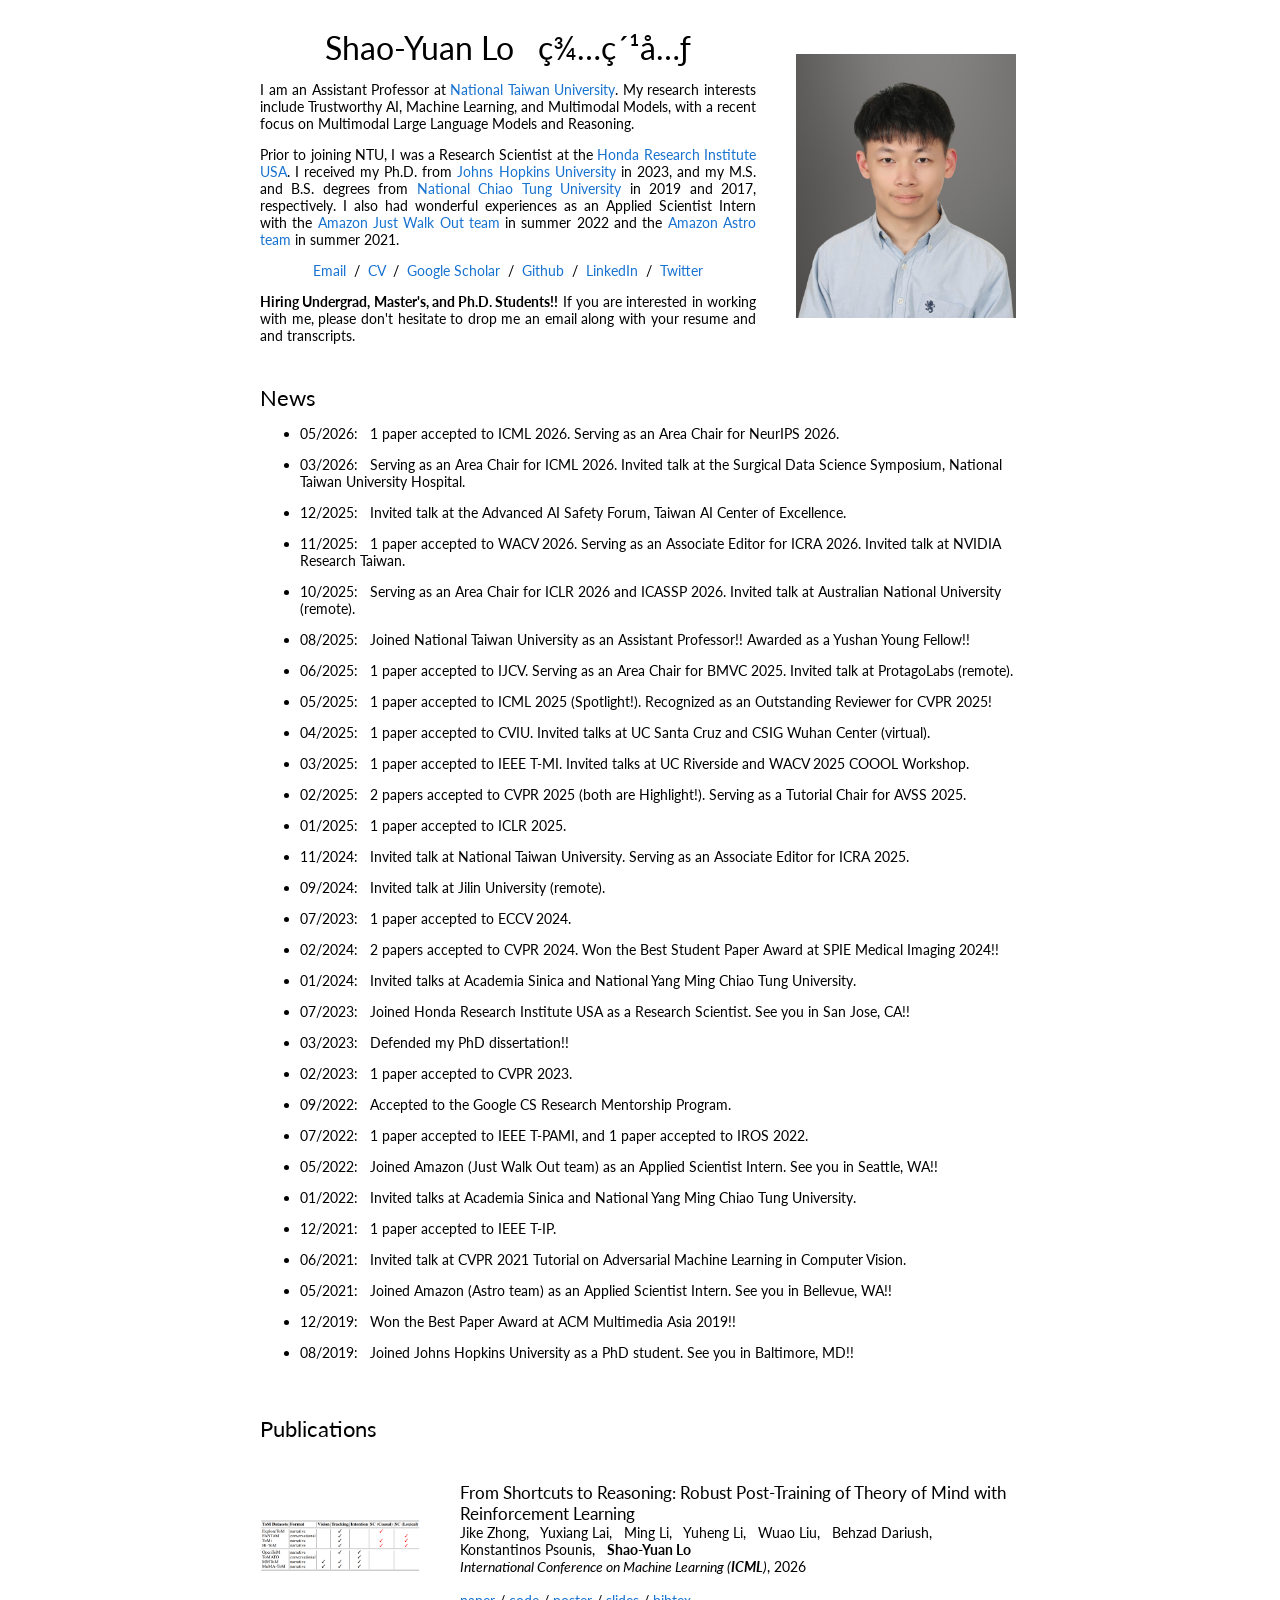
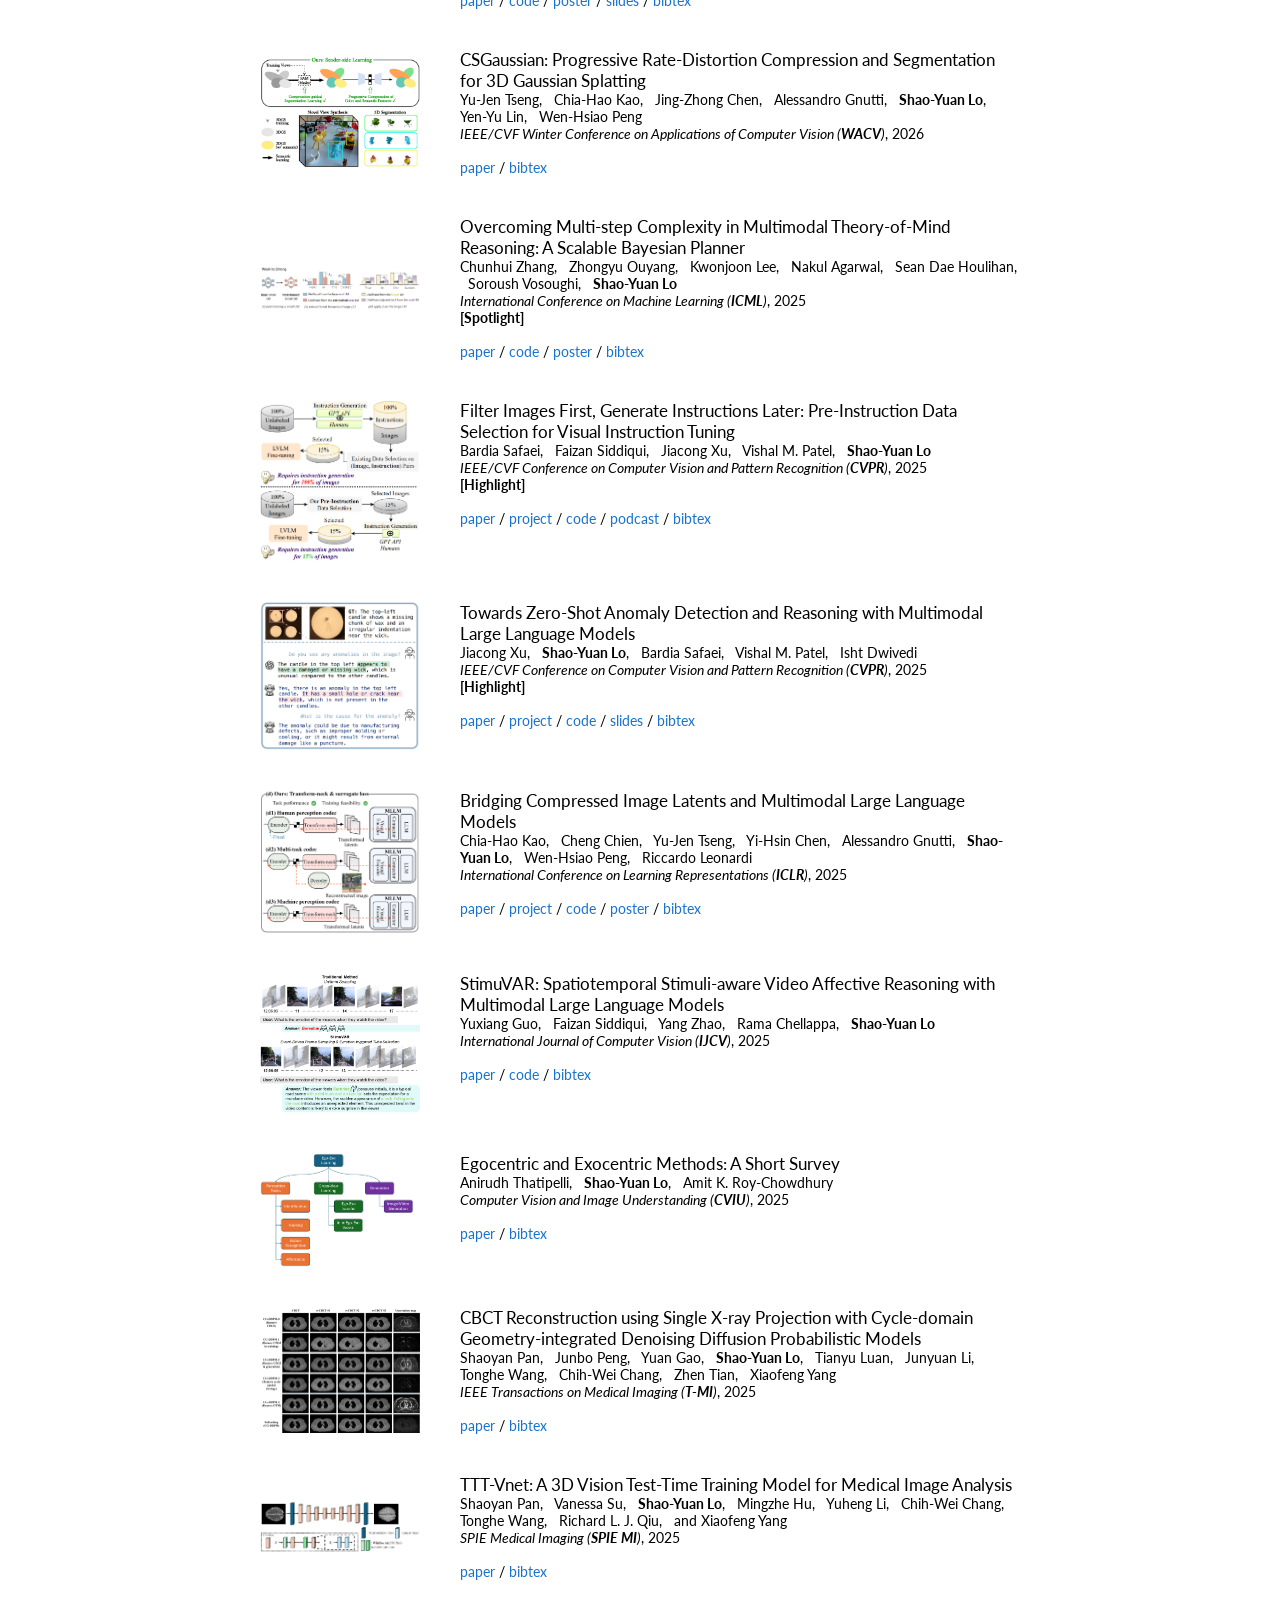
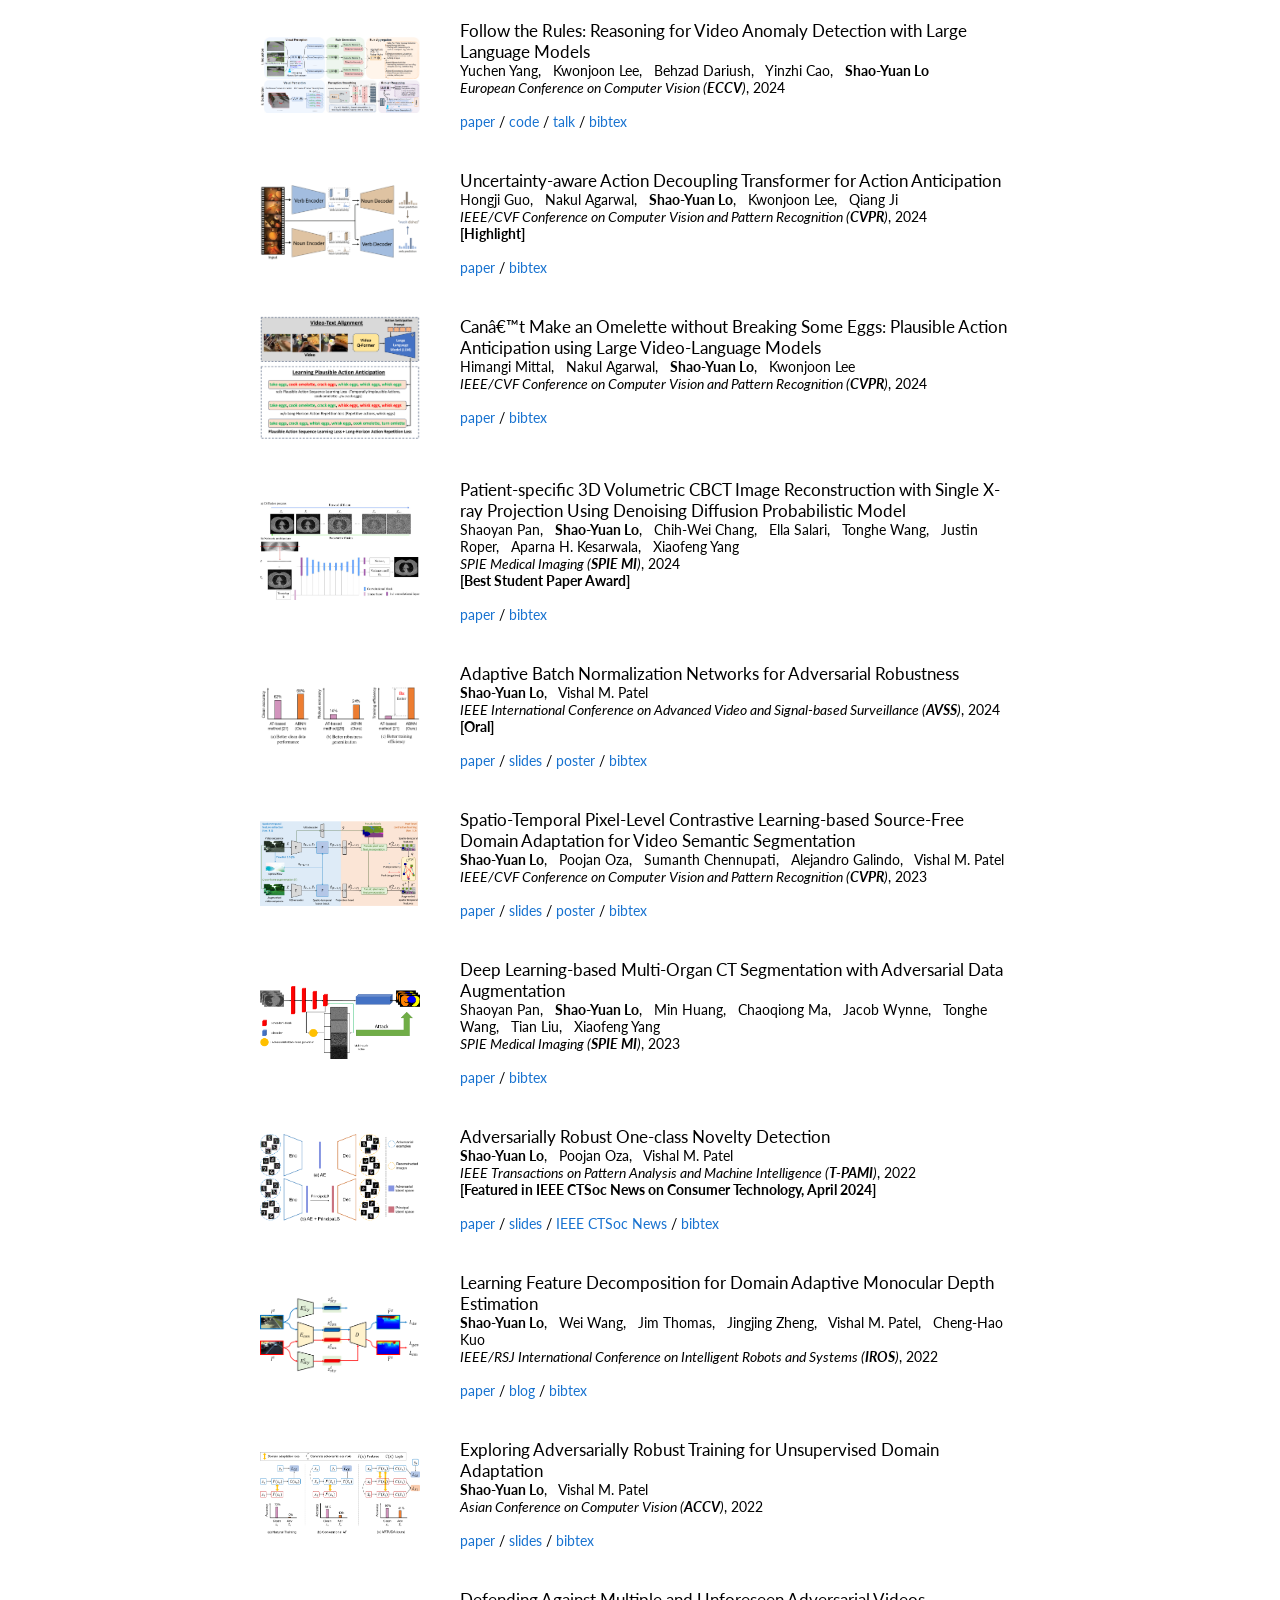
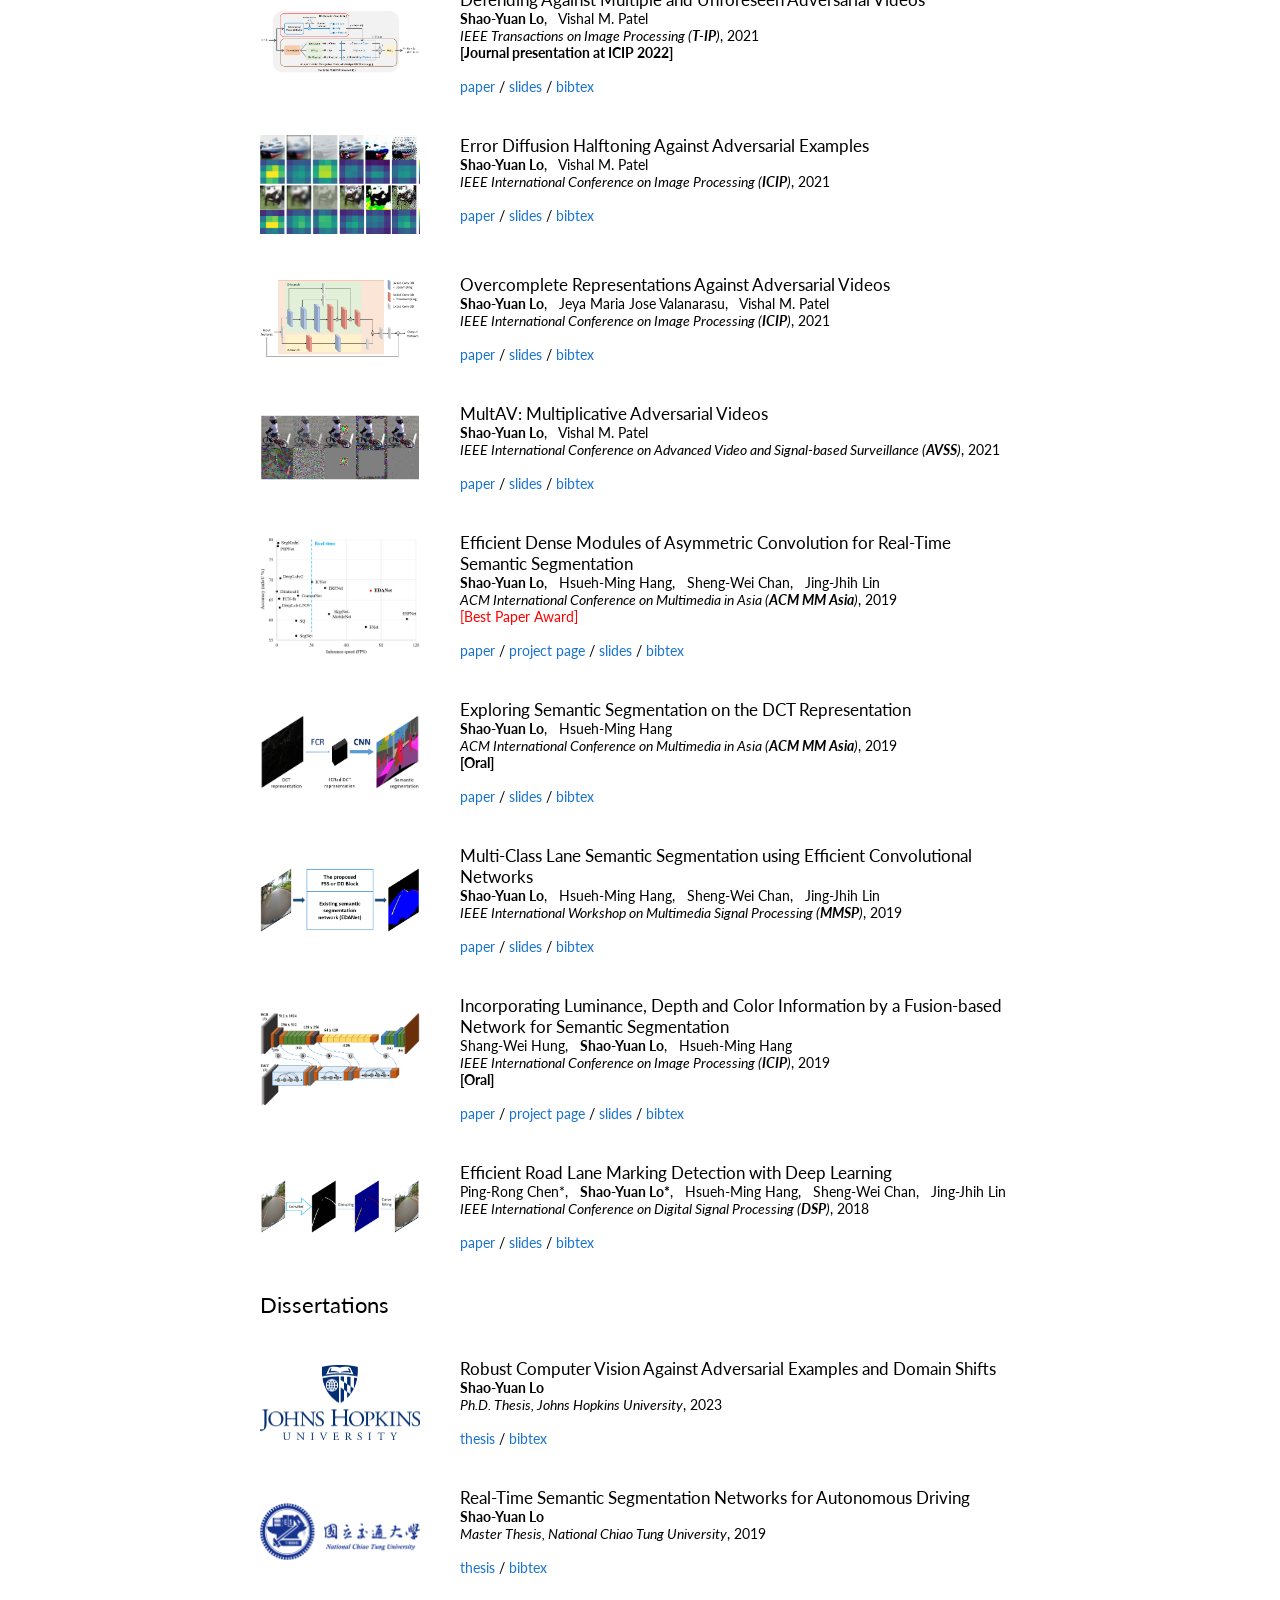
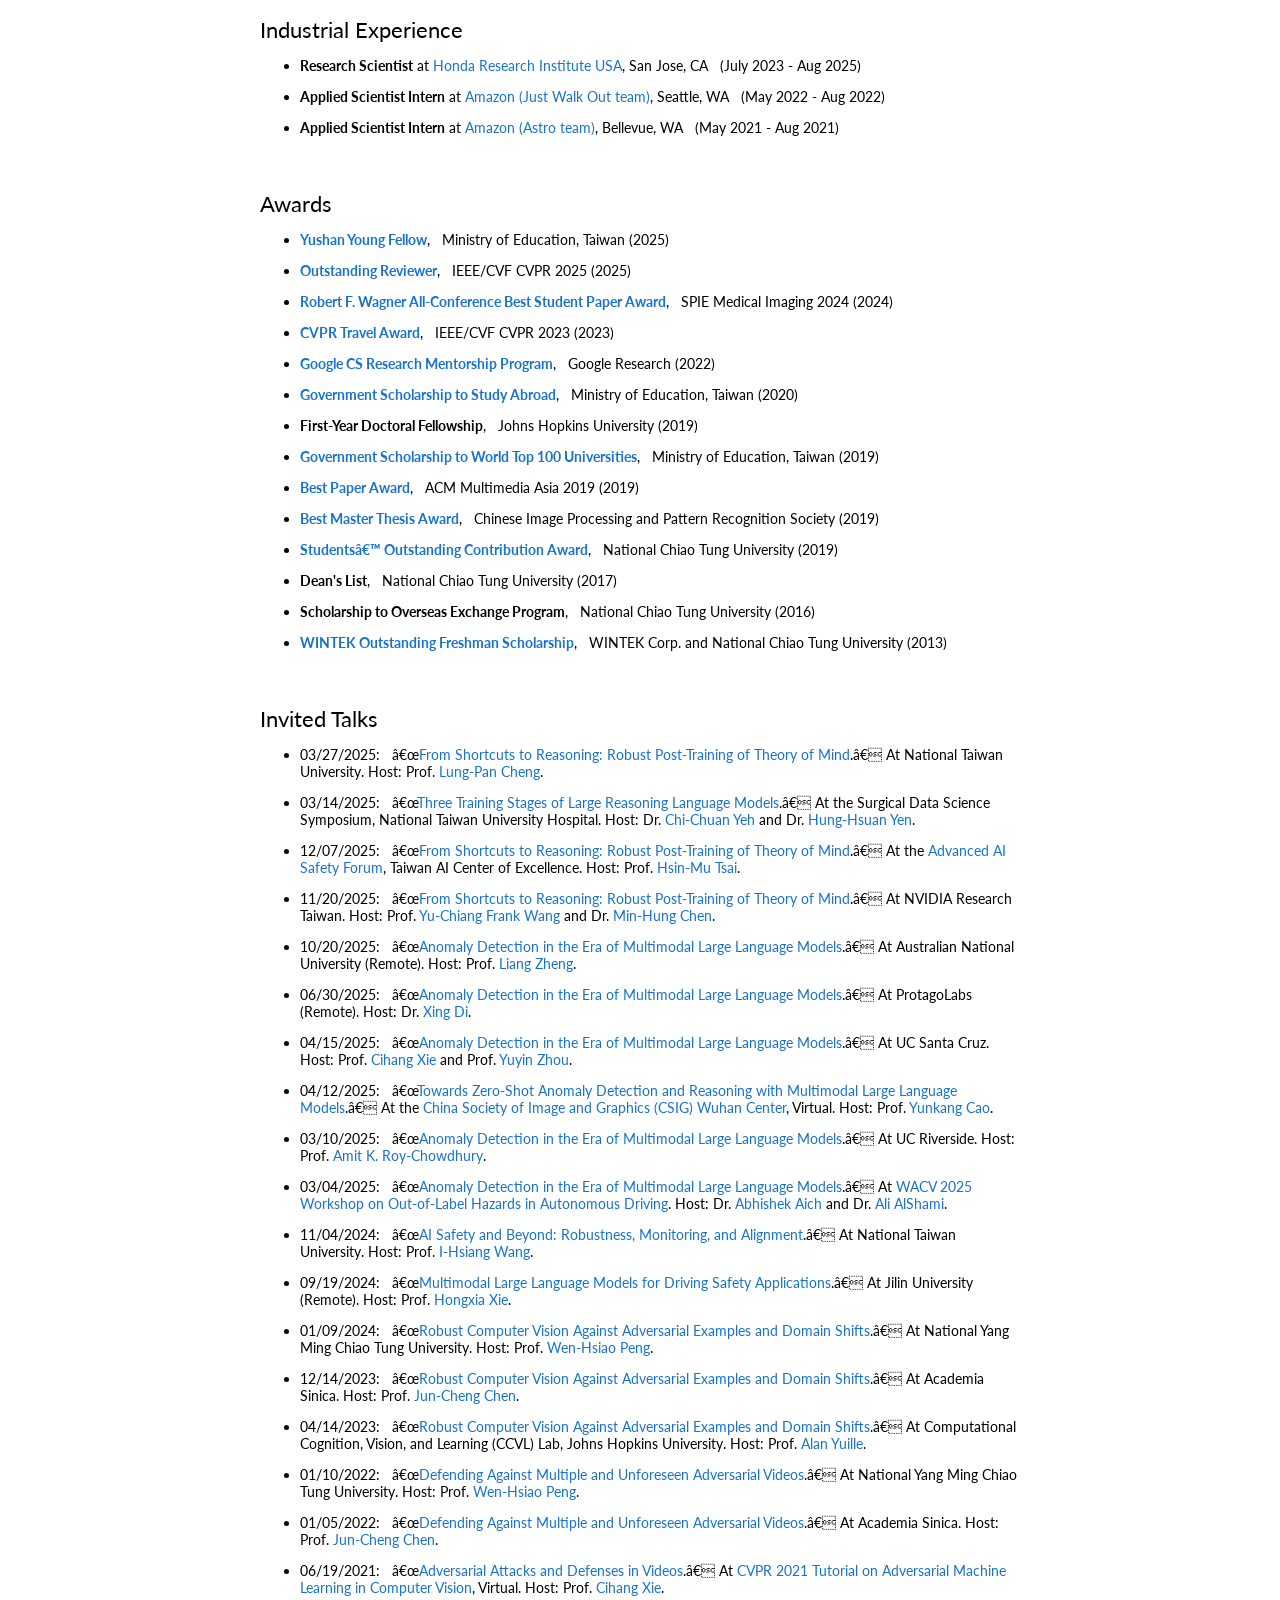
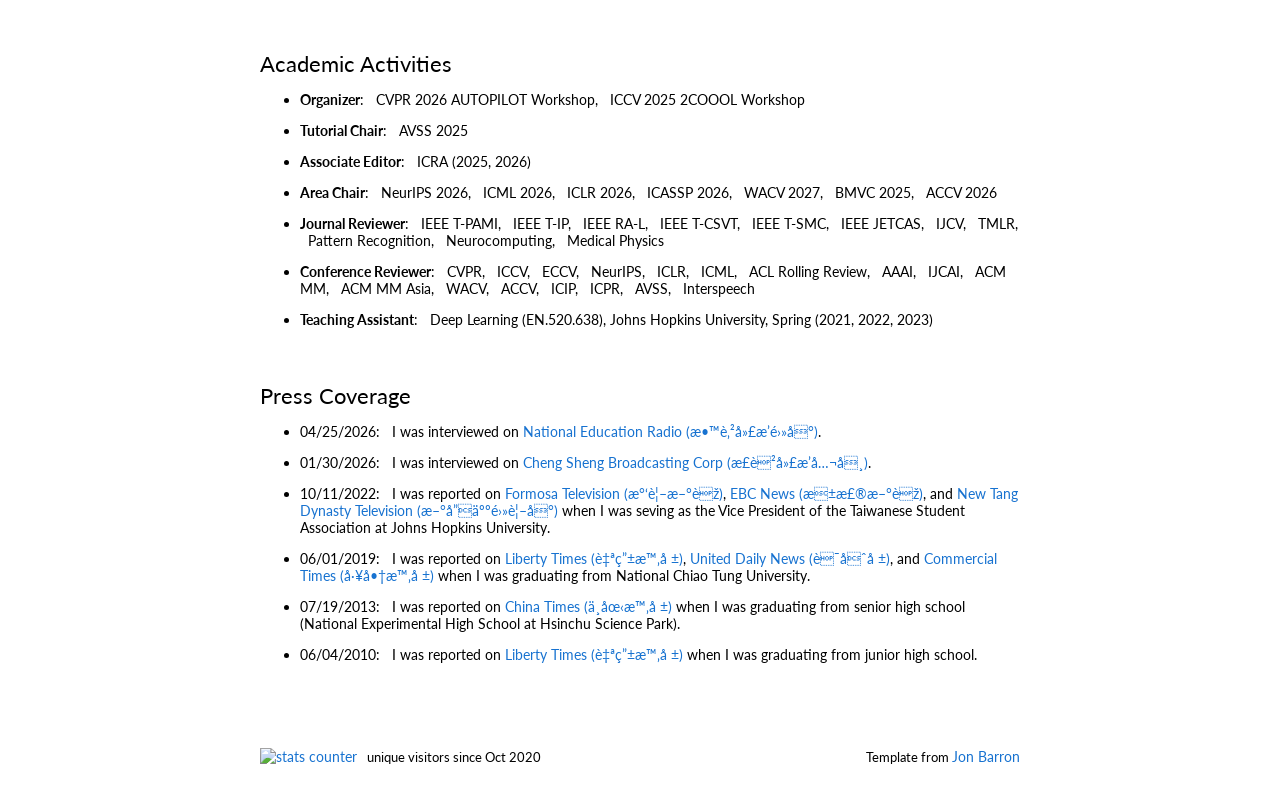
==== legacy/index.html @ 26539595 "Migrate Eleventy website and preserve the original site" ====
<!DOCTYPE HTML PUBLIC "-//W3C//DTD HTML 4.01 Transitional//EN">
<html>

<head>
  <meta name=viewport content="width=800">
  <meta name="generator" content="HTML Tidy for Linux/x86 (vers 11 February 2007), see www.w3.org">
  <style type="text/css">
    /* Color scheme stolen from Sergey Karayev */

    a {
      color: #1772d0;
      text-decoration: none;
    }

    a:focus,
    a:hover {
      color: #f09228;
      text-decoration: none;
    }

    body,
    td,
    th,
    tr,
    p,
    a {
      font-family: 'Lato', Verdana, Helvetica, sans-serif;
      font-size: 14px
    }

    strong {
      font-family: 'Lato', Verdana, Helvetica, sans-serif;
      font-size: 14px;
    }

    heading {
      font-family: 'Lato', Verdana, Helvetica, sans-serif;
      font-size: 22px;
    }

    papertitle {
      font-family: 'Lato', Verdana, Helvetica, sans-serif;
      font-size: 17px;
    }

    name {
      font-family: 'Lato', Verdana, Helvetica, sans-serif;
      font-size: 32px;
    }

    .one {
      width: 160px;
      height: 160px;
      position: relative;
    }

    .two {
      width: 160px;
      height: 160px;
      position: absolute;
      transition: opacity .2s ease-in-out;
      -moz-transition: opacity .2s ease-in-out;
      -webkit-transition: opacity .2s ease-in-out;
    }

    .fade {
      transition: opacity .2s ease-in-out;
      -moz-transition: opacity .2s ease-in-out;
      -webkit-transition: opacity .2s ease-in-out;
    }

    span.highlight {
      background-color: #ffffd0;
    }
  </style>
  <link rel="icon" type="image/png" href="files/JHU_icon.jpg">
  <title>Shao-Yuan Lo</title>
  <meta http-equiv="Content-Type" content="text/html; charset=us-ascii">
  <link href='https://fonts.googleapis.com/css?family=Lato:400,700,400italic,700italic' rel='stylesheet' type='text/css'>
</head>

<body>
  <table width="800" border="0" align="center" cellspacing="0" cellpadding="0">
    <tr>
      <td>

        <table width="100%" align="center" border="0" cellspacing="0" cellpadding="20">
          <tr>
            <td width="67%" valign="middle">
              <p align="center">
                <name>Shao-Yuan Lo &nbsp 羅紹元</name>
              </p>
              <p align="justify">
				I am an Assistant Professor at <a href="https://www.ntu.edu.tw/english/">National Taiwan University</a>.
				My research interests include Trustworthy AI, Machine Learning, and Multimodal Models, 
				with a recent focus on Multimodal Large Language Models and Reasoning.			
              </p>
              <p align="justify">
				Prior to joining NTU, I was a Research Scientist at the <a href="https://usa.honda-ri.com/">Honda Research Institute USA</a>.
				I received my Ph.D. from <a href="https://www.jhu.edu/">Johns Hopkins University</a> in 2023, 
				and my M.S. and B.S. degrees from <a href="https://en.nycu.edu.tw/">National Chiao Tung University</a> in 2019 and 2017, respectively.
				I also had wonderful experiences as an Applied Scientist Intern with 
				the <a href="https://justwalkout.com/"> Amazon Just Walk Out team</a> in summer 2022 and 
				the <a href="https://www.youtube.com/watch?v=sj1t3msy8dc">Amazon Astro team</a> in summer 2021.
              </p>
              <p align=center>
                <a href="mailto:sylo@csie.ntu.edu.tw">Email</a> &nbsp/&nbsp
                <a href="files/SYLo_CV.pdf">CV</a> &nbsp/&nbsp
                <a href="https://scholar.google.com/citations?hl=en&user=vL35nH4AAAAJ">Google Scholar</a> &nbsp/&nbsp
                <a href="https://github.com/shaoyuanlo"> Github </a> &nbsp/&nbsp
                <a href="https://www.linkedin.com/in/shaoyuanlo/"> LinkedIn </a> &nbsp/&nbsp
                <a href="https://x.com/shaoyuanlo">Twitter</a>
              </p>
			  <p align=justify>
                <strong>Hiring Undergrad, Master's, and Ph.D. Students!!</strong>
				If you are interested in working with me, please don't hesitate to drop me an email along with your resume and and transcripts.
              </p>
			  <!-- <p align=center>
                <h3 style="color:red;text-align:center">
				I expected to graduate in Spring 2023. I am currently on the job market and looking for Research Scientist roles in the industry.
				</h3>
              </p> -->
            </td>
            <td width="33%">
              <img src="files/sylo3.jpg" height="264" width="220">
            </td>
          </tr>
        </table>

        <table width="100%" align="center" border="0" cellspacing="0" cellpadding="20">
          <tr>
            <td width="100%" valign="middle">
              <heading>News</heading>
			  <ul>
                <li>05/2026: &nbsp 1 paper accepted to ICML 2026. Serving as an Area Chair for NeurIPS 2026.</li>
              </ul>				  
			  <ul>
                <li>03/2026: &nbsp Serving as an Area Chair for ICML 2026. Invited talk at the Surgical Data Science Symposium, National Taiwan University Hospital.</li>
              </ul>			  
			  <ul>
                <li>12/2025: &nbsp Invited talk at the Advanced AI Safety Forum, Taiwan AI Center of Excellence.</li>
              </ul>			  
			  <ul>
                <li>11/2025: &nbsp 1 paper accepted to WACV 2026. Serving as an Associate Editor for ICRA 2026. Invited talk at NVIDIA Research Taiwan.</li>
              </ul>				  
			  <ul>
                <li>10/2025: &nbsp Serving as an Area Chair for ICLR 2026 and ICASSP 2026. Invited talk at Australian National University (remote).</li>
              </ul>				  
			  <ul>
                <li>08/2025: &nbsp Joined National Taiwan University as an Assistant Professor!! Awarded as a Yushan Young Fellow!!</li>
              </ul>
			  <ul>
                <li>06/2025: &nbsp 1 paper accepted to IJCV. Serving as an Area Chair for BMVC 2025. Invited talk at ProtagoLabs (remote).</li>
              </ul>			  
			  <ul>
                <li>05/2025: &nbsp 1 paper accepted to ICML 2025 (Spotlight!). Recognized as an Outstanding Reviewer for CVPR 2025!</li>
              </ul>			  
			  <ul>
                <li>04/2025: &nbsp 1 paper accepted to CVIU. Invited talks at UC Santa Cruz and CSIG Wuhan Center (virtual).</li>
              </ul>			  
			  <ul>
                <li>03/2025: &nbsp 1 paper accepted to IEEE T-MI. Invited talks at UC Riverside and WACV 2025 COOOL Workshop.</li>
              </ul>			  
			  <ul>
                <li>02/2025: &nbsp 2 papers accepted to CVPR 2025 (both are Highlight!). Serving as a Tutorial Chair for AVSS 2025.</li>
              </ul>					  
			  <ul>
                <li>01/2025: &nbsp 1 paper accepted to ICLR 2025.</li>
              </ul>			  
			  <ul>
                <li>11/2024: &nbsp Invited talk at National Taiwan University. Serving as an Associate Editor for ICRA 2025.</li>
              </ul>
			  <ul>
                <li>09/2024: &nbsp Invited talk at Jilin University (remote).</li>
              </ul>
			  <ul>
                <li>07/2023: &nbsp 1 paper accepted to ECCV 2024.</li>
              </ul>
              <ul>
                <li>02/2024: &nbsp 2 papers accepted to CVPR 2024. Won the Best Student Paper Award at SPIE Medical Imaging 2024!!</li>
              </ul>			  
              <ul>
                <li>01/2024: &nbsp Invited talks at Academia Sinica and National Yang Ming Chiao Tung University.</li>
              </ul>			  
			  <ul>
                <li>07/2023: &nbsp Joined Honda Research Institute USA as a Research Scientist. See you in San Jose, CA!!</li>
              </ul>
              <ul>
                <li>03/2023: &nbsp Defended my PhD dissertation!!</li>
              </ul>			  			  
              <ul>
                <li>02/2023: &nbsp 1 paper accepted to CVPR 2023.</li>
              </ul>			  
			  <ul>
                <li>09/2022: &nbsp Accepted to the Google CS Research Mentorship Program.</li>
              </ul>	
              <ul>
                <li>07/2022: &nbsp 1 paper accepted to IEEE T-PAMI, and 1 paper accepted to IROS 2022.</li>
              </ul>
			  <ul>
                <li>05/2022: &nbsp Joined Amazon (Just Walk Out team) as an Applied Scientist Intern. See you in Seattle, WA!!</li>
              </ul>			  
              <ul>
                <li>01/2022: &nbsp Invited talks at Academia Sinica and National Yang Ming Chiao Tung University.</li>
              </ul>			  
              <ul>
                <li>12/2021: &nbsp 1 paper accepted to IEEE T-IP.</li>
			  </ul>	
              <ul>
                <li>06/2021: &nbsp Invited talk at CVPR 2021 Tutorial on Adversarial Machine Learning in Computer Vision.</li>
              </ul>					  
			  <ul>
                <li>05/2021: &nbsp Joined Amazon (Astro team) as an Applied Scientist Intern. See you in Bellevue, WA!!</li>
              </ul>			  
              <ul>
                <li>12/2019: &nbsp Won the Best Paper Award at ACM Multimedia Asia 2019!!</li>
              </ul>
			  <ul>
                <li>08/2019: &nbsp Joined Johns Hopkins University as a PhD student. See you in Baltimore, MD!!</li>
              </ul>
            </td>
          </tr>
        </table>

        <table width="100%" align="center" border="0" cellspacing="0" cellpadding="20">
          <tr>
            <td width="25%" valign="middle">
              <heading>Publications</heading>
            </td>
          </tr>

          <tr>
            <td width="25%"><img src="papers/ToM-SC.PNG" alt="b3do" width="160" style="border-style: none">
            </td>
            <td width="75%" valign="top">
              <p>
                <papertitle>From Shortcuts to Reasoning: Robust Post-Training of Theory of Mind with Reinforcement Learning</papertitle>
                <br>
				Jike Zhong, &nbsp Yuxiang Lai, &nbsp Ming Li, &nbsp Yuheng Li, &nbsp Wuao Liu, &nbsp Behzad Dariush, &nbsp Konstantinos Psounis, &nbsp <strong>Shao-Yuan Lo</strong>
                <br>
                <em>International Conference on Machine Learning (<strong>ICML</strong>)</em>, 2026
                <br>
				<br>
                <a href="https://arxiv.org/abs/2606.09092">paper</a> / 
				<a href="https://github.com/jkz-338/Robust-ToM-RL">code</a> / 
				<a href="papers/ToM-SC_poster.png">poster</a> / 
				<a href="papers/ToM-SC.pdf">slides</a> / 
                <a href="papers/ToM-SC.bib">bibtex</a>
              </p>
            </td>
          </tr>

          <tr>
            <td width="25%"><img src="papers/CSGaussian.PNG" alt="b3do" width="160" style="border-style: none">
            </td>
            <td width="75%" valign="top">
              <p>
                <papertitle>CSGaussian: Progressive Rate-Distortion Compression and Segmentation for 3D Gaussian Splatting</papertitle>
                <br>
				Yu-Jen Tseng, &nbsp Chia-Hao Kao, &nbsp Jing-Zhong Chen, &nbsp Alessandro Gnutti, &nbsp <strong>Shao-Yuan Lo</strong>, &nbsp Yen-Yu Lin, &nbsp Wen-Hsiao Peng
                <br>
                <em>IEEE/CVF Winter Conference on Applications of Computer Vision (<strong>WACV</strong>)</em>, 2026
                <br>
				<br>
                <a href="https://arxiv.org/abs/2601.12814">paper</a> /			
                <a href="papers/CSGaussian.bib">bibtex</a>
              </p>
            </td>
          </tr>

          <tr>
            <td width="25%"><img src="papers/MMToM.PNG" alt="b3do" width="160" style="border-style: none">
            </td>
            <td width="75%" valign="top">
              <p>
                <papertitle>Overcoming Multi-step Complexity in Multimodal Theory-of-Mind Reasoning: A Scalable Bayesian Planner</papertitle>
                <br>
				Chunhui Zhang, &nbsp Zhongyu Ouyang, &nbsp Kwonjoon Lee, &nbsp Nakul Agarwal, &nbsp Sean Dae Houlihan, &nbsp Soroush Vosoughi, &nbsp <strong>Shao-Yuan Lo</strong>
                <br>
                <em>International Conference on Machine Learning (<strong>ICML</strong>)</em>, 2025
                <br>
				<strong>[Spotlight]</strong>
                <br>
				<br>
                <a href="https://arxiv.org/abs/2506.01301">paper</a> / 
				<a href="https://github.com/chunhuizng/scale-bayesian-planner">code</a> / 
				<a href="papers/MMToM_poster.png">poster</a> / 				
                <a href="papers/MMToM.bib">bibtex</a>
              </p>
            </td>
          </tr>

          <tr>
            <td width="25%"><img src="papers/PreSel.PNG" alt="b3do" width="160" style="border-style: none">
            </td>
            <td width="75%" valign="top">
              <p>
                <papertitle>Filter Images First, Generate Instructions Later: Pre-Instruction Data Selection for Visual Instruction Tuning</papertitle>
                <br>
				Bardia Safaei, &nbsp Faizan Siddiqui, &nbsp Jiacong Xu, &nbsp Vishal M. Patel, &nbsp <strong>Shao-Yuan Lo</strong>
                <br>
                <em>IEEE/CVF Conference on Computer Vision and Pattern Recognition (<strong>CVPR</strong>)</em>, 2025
                <br>
				<strong>[Highlight]</strong>
                <br>
				<br>
                <a href="https://arxiv.org/abs/2503.07591">paper</a> / 
				<a href="https://bardisafa.github.io/PreSel/">project</a> / 
				<a href="https://github.com/bardisafa/PreSel">code</a> / 
				<a href="https://www.youtube.com/watch?v=8EePj6CbayY">podcast</a> / 
				<a href="papers/PreSel.bib">bibtex</a>
              </p>
            </td>
          </tr>

          <tr>
            <td width="25%"><img src="papers/Anomaly-OV.PNG" alt="b3do" width="160" style="border-style: none">
            </td>
            <td width="75%" valign="top">
              <p>
                <papertitle>Towards Zero-Shot Anomaly Detection and Reasoning with Multimodal Large Language Models</papertitle>
                <br>
				Jiacong Xu, &nbsp <strong>Shao-Yuan Lo</strong>, &nbsp Bardia Safaei, &nbsp Vishal M. Patel, &nbsp Isht Dwivedi
                <br>
                <em>IEEE/CVF Conference on Computer Vision and Pattern Recognition (<strong>CVPR</strong>)</em>, 2025
                <br>
				<strong>[Highlight]</strong>
                <br>
				<br>
                <a href="https://arxiv.org/abs/2502.07601">paper</a> / 
				<a href="https://xujiacong.github.io/Anomaly-OV/">project</a> / 
				<a href="https://github.com/honda-research-institute/Anomaly-OneVision">code</a> / 
				<a href="talks/CSIG_2025_04_12.pdf">slides</a> / 
				<a href="papers/Anomaly-OV.bib">bibtex</a>
              </p>
            </td>
          </tr>

          <tr>
            <td width="25%"><img src="papers/ComNeck.PNG" alt="b3do" width="160" style="border-style: none">
            </td>
            <td width="75%" valign="top">
              <p>
                <papertitle>Bridging Compressed Image Latents and Multimodal Large Language Models</papertitle>
                <br>
				Chia-Hao Kao, &nbsp Cheng Chien, &nbsp Yu-Jen Tseng, &nbsp Yi-Hsin Chen, &nbsp Alessandro Gnutti, 
				&nbsp <strong>Shao-Yuan Lo</strong>, &nbsp Wen-Hsiao Peng, &nbsp Riccardo Leonardi
                <br>
                <em>International Conference on Learning Representations (<strong>ICLR</strong>)</em>, 2025
                <br>
				<br>
                <a href="https://arxiv.org/abs/2407.19651">paper</a> / 
				<a href="https://nycu-mapl.github.io/BridgingCompressionMLLM_page/">project</a> / 
				<a href="https://github.com/NYCU-MAPL/BridgingCompressionMLLM">code</a> / 
				<a href="papers/ComNeck_poster.pdf">poster</a> / 
				<a href="papers/ComNeck.bib">bibtex</a>
              </p>
            </td>
          </tr>		  

          <tr>
            <td width="25%"><img src="papers/StimuVAR.png" alt="b3do" width="160" style="border-style: none">
            </td>
            <td width="75%" valign="top">
              <p>
                <papertitle>StimuVAR: Spatiotemporal Stimuli-aware Video Affective Reasoning with Multimodal Large Language Models</papertitle>
                <br>
				Yuxiang Guo, &nbsp Faizan Siddiqui, &nbsp Yang Zhao, &nbsp Rama Chellappa, &nbsp <strong>Shao-Yuan Lo</strong>
                <br>
                <em>International Journal of Computer Vision (<strong>IJCV</strong>)</em>, 2025
				<br>
				<br>
                <a href="https://arxiv.org/abs/2409.00304">paper</a> / 
				<a href="https://github.com/EthanG97/StimuVAR">code</a> / 
				<a href="papers/StimuVAR.bib">bibtex</a>
              </p>
            </td>
          </tr>

          <tr>
            <td width="25%"><img src="papers/Survey.PNG" alt="b3do" width="160" style="border-style: none">
            </td>
            <td width="75%" valign="top">
              <p>
                <papertitle>Egocentric and Exocentric Methods: A Short Survey</papertitle>
                <br>
                Anirudh Thatipelli, &nbsp <strong>Shao-Yuan Lo</strong>, &nbsp Amit K. Roy-Chowdhury
                <br>
                <em>Computer Vision and Image Understanding (<strong>CVIU</strong>)</em>, 2025
                <br>
				<br>
                <a href="https://arxiv.org/abs/2410.20621">paper</a> / 
                <a href="papers/Survey.bib">bibtex</a>
              </p>
            </td>
          </tr>

          <tr>
            <td width="25%"><img src="papers/CG-DDPM.jpg" alt="b3do" width="160" style="border-style: none">
            </td>
            <td width="75%" valign="top">
              <p>
                <papertitle>CBCT Reconstruction using Single X-ray Projection with Cycle-domain Geometry-integrated Denoising Diffusion Probabilistic Models</papertitle>
                <br>
                Shaoyan Pan, &nbsp Junbo Peng, &nbsp Yuan Gao, &nbsp <strong>Shao-Yuan Lo</strong>, &nbsp Tianyu Luan, &nbsp Junyuan Li, &nbsp Tonghe Wang, 
				&nbsp Chih-Wei Chang, &nbsp Zhen Tian, &nbsp Xiaofeng Yang
                <br>
                <em>IEEE Transactions on Medical Imaging (<strong>T-MI</strong>)</em>, 2025
                <br>
				<br>
                <a href="https://ieeexplore.ieee.org/document/10946202">paper</a> / 
                <a href="papers/CG-DDPM.bib">bibtex</a>
              </p>
            </td>
          </tr>	

          <tr>
            <td width="25%"><img src="papers/TTT-Vnet.PNG" alt="b3do" width="160" style="border-style: none">
            </td>
            <td width="75%" valign="top">
              <p>
                <papertitle>TTT-Vnet: A 3D Vision Test-Time Training Model for Medical Image Analysis</papertitle>
                <br>
                Shaoyan Pan, &nbsp Vanessa Su, &nbsp <strong>Shao-Yuan Lo</strong>, &nbsp Mingzhe Hu, &nbsp Yuheng Li, &nbsp Chih-Wei Chang, 
				&nbsp Tonghe Wang, &nbsp Richard L. J. Qiu, &nbsp and Xiaofeng Yang
                <br>
                <em>SPIE Medical Imaging (<strong>SPIE MI</strong>)</em>, 2025
                <br>
				<br>
                <a href="https://spie.org/medical-imaging/presentation/TTT-Vnet--A-3D-vision-test-time-training-model/13406-108">paper</a> / 
                <a href="papers/TTT-Vnet.bib">bibtex</a>
              </p>
            </td>
          </tr>	

          <tr>
            <td width="25%"><img src="papers/AnomalyRuler.PNG" alt="b3do" width="160" style="border-style: none">
            </td>
            <td width="75%" valign="top">
              <p>
                <papertitle>Follow the Rules: Reasoning for Video Anomaly Detection with Large Language Models</papertitle>
                <br>
				Yuchen Yang, &nbsp Kwonjoon Lee, &nbsp Behzad Dariush, &nbsp Yinzhi Cao, &nbsp <strong>Shao-Yuan Lo</strong>
                <br>
                <em>European Conference on Computer Vision (<strong>ECCV</strong>)</em>, 2024
				<br>
				<br>
                <a href="https://arxiv.org/abs/2407.10299">paper</a> / 
				<a href="https://github.com/Yuchen413/AnomalyRuler">code</a> / 
				<a href="https://www.youtube.com/watch?v=73HvF2Yu_Q4">talk</a> / 
				<a href="papers/AnomalyRuler.bib">bibtex</a>
              </p>
            </td>
          </tr>

          <tr>
            <td width="25%"><img src="papers/UADT.PNG" alt="b3do" width="160" style="border-style: none">
            </td>
            <td width="75%" valign="top">
              <p>
                <papertitle>Uncertainty-aware Action Decoupling Transformer for Action Anticipation</papertitle>
                <br>
				Hongji Guo, &nbsp Nakul Agarwal, &nbsp <strong>Shao-Yuan Lo</strong>, &nbsp Kwonjoon Lee, &nbsp Qiang Ji
                <br>
                <em>IEEE/CVF Conference on Computer Vision and Pattern Recognition (<strong>CVPR</strong>)</em>, 2024
				<br>
				<strong>[Highlight]</strong>
                <br>
				<br>
                <a href="https://openaccess.thecvf.com/content/CVPR2024/html/Guo_Uncertainty-aware_Action_Decoupling_Transformer_for_Action_Anticipation_CVPR_2024_paper.html">paper</a> / 
				<a href="papers/UADT.bib">bibtex</a>
              </p>
            </td>
          </tr>	

          <tr>
            <td width="25%"><img src="papers/PlausiVL.PNG" alt="b3do" width="160" style="border-style: none">
            </td>
            <td width="75%" valign="top">
              <p>
                <papertitle>Can’t Make an Omelette without Breaking Some Eggs: Plausible Action Anticipation using Large Video-Language Models</papertitle>
                <br>
				Himangi Mittal, &nbsp Nakul Agarwal, &nbsp <strong>Shao-Yuan Lo</strong>, &nbsp Kwonjoon Lee
                <br>
                <em>IEEE/CVF Conference on Computer Vision and Pattern Recognition (<strong>CVPR</strong>)</em>, 2024
                <br>
				<br>
                <a href="https://arxiv.org/abs/2405.20305">paper</a> / 
				<a href="papers/PlausiVL.bib">bibtex</a>
              </p>
            </td>
          </tr>

          <tr>
            <td width="25%"><img src="papers/X-CBCT-DDPM.PNG" alt="b3do" width="160" style="border-style: none">
            </td>
            <td width="75%" valign="top">
              <p>
                <papertitle>Patient-specific 3D Volumetric CBCT Image Reconstruction with Single X-ray Projection Using Denoising Diffusion Probabilistic Model</papertitle>
                <br>
                Shaoyan Pan, &nbsp <strong>Shao-Yuan Lo</strong>, &nbsp Chih-Wei Chang, &nbsp Ella Salari, &nbsp Tonghe Wang, &nbsp Justin Roper,
                &nbsp Aparna H. Kesarwala, &nbsp Xiaofeng Yang
                <br>
                <em>SPIE Medical Imaging (<strong>SPIE MI</strong>)</em>, 2024
                <br>
				<strong>[Best Student Paper Award]</strong>
                <br>
				<br>
                <a href="https://www.spiedigitallibrary.org/conference-proceedings-of-spie/12931/129310P/Patient-specific-3D-volumetric-CBCT-image-reconstruction-with-single-x/10.1117/12.3006561.short">paper</a> / 
                <a href="papers/X-CBCT-DDPM.bib">bibtex</a>
              </p>
            </td>
          </tr>	

		  <tr>
            <td width="25%"><img src="papers/ABNN.png" alt="b3do" width="160" style="border-style: none">
            </td>
            <td width="75%" valign="top">
              <p>
                <papertitle>Adaptive Batch Normalization Networks for Adversarial Robustness</papertitle>
                <br>
                <strong>Shao-Yuan Lo</strong>, &nbsp Vishal M. Patel
                <br>
                <em>IEEE International Conference on Advanced Video and Signal-based Surveillance (<strong>AVSS</strong>)</em>, 2024
				<br>
				<strong>[Oral]</strong>
                <br>
				<br>
                <a href="https://arxiv.org/abs/2405.11708">paper</a> / 
				<a href="papers/ABNN.pdf">slides</a> / 
				<a href="papers/ABNN_poster.pdf">poster</a> / 
                <a href="papers/ABNN.bib">bibtex</a>
              </p>
            </td>
          </tr>

          <tr>
            <td width="25%"><img src="papers/STPL.png" alt="b3do" width="160" style="border-style: none">
            </td>
            <td width="75%" valign="top">
              <p>
                <papertitle>Spatio-Temporal Pixel-Level Contrastive Learning-based Source-Free Domain Adaptation for Video Semantic Segmentation</papertitle>
                <br>
				<strong>Shao-Yuan Lo</strong>, &nbsp Poojan Oza, &nbsp Sumanth Chennupati, &nbsp Alejandro Galindo, &nbsp Vishal M. Patel
                <br>
                <em>IEEE/CVF Conference on Computer Vision and Pattern Recognition (<strong>CVPR</strong>)</em>, 2023
                <br>
				<br>
                <a href="https://arxiv.org/abs/2303.14361">paper</a> / 
				<a href="papers/STPL.pdf">slides</a> / 
				<a href="papers/STPL_poster.pdf">poster</a> / 
                <a href="papers/STPL.bib">bibtex</a>
              </p>
            </td>
          </tr>	

          <tr>
            <td width="25%"><img src="papers/AFAMI.png" alt="b3do" width="160" style="border-style: none">
            </td>
            <td width="75%" valign="top">
              <p>
                <papertitle>Deep Learning-based Multi-Organ CT Segmentation with Adversarial Data Augmentation</papertitle>
                <br>
                Shaoyan Pan, &nbsp <strong>Shao-Yuan Lo</strong>, &nbsp Min Huang, &nbsp Chaoqiong Ma, &nbsp Jacob Wynne, &nbsp Tonghe Wang,
                &nbsp Tian Liu, &nbsp Xiaofeng Yang
                <br>
                <em>SPIE Medical Imaging (<strong>SPIE MI</strong>)</em>, 2023
                <br>
				<br>
                <a href="https://arxiv.org/abs/2302.13172">paper</a> / 
                <a href="papers/AFAMI.bib">bibtex</a>
              </p>
            </td>
          </tr>	

          <tr>
            <td width="25%"><img src="papers/PrincipaLS.png" alt="b3do" width="160" style="border-style: none">
            </td>
            <td width="75%" valign="top">
              <p>
                <papertitle>Adversarially Robust One-class Novelty Detection</papertitle>
                <br>
                <strong>Shao-Yuan Lo</strong>, &nbsp Poojan Oza, &nbsp Vishal M. Patel
                <br>
                <em>IEEE Transactions on Pattern Analysis and Machine Intelligence (<strong>T-PAMI</strong>)</em>, 2022
                <br>
				<strong>[Featured in IEEE CTSoc News on Consumer Technology, April 2024]</strong>
                <br>
				<br>
                <a href="https://arxiv.org/abs/2108.11168">paper</a> / 
				<a href="papers/PrincipaLS.pdf">slides</a> / 
				<a href="https://ctsoc.ieee.org/images/CTSOC-NCT-2024-04.pdf">IEEE CTSoc News</a> / 
                <a href="papers/PrincipaLS.bib">bibtex</a>
              </p>
            </td>
          </tr>	
		  
		  <tr>
            <td width="25%"><img src="papers/LFDA.png" alt="b3do" width="160" style="border-style: none">
            </td>
            <td width="75%" valign="top">
              <p>
                <papertitle>Learning Feature Decomposition for Domain Adaptive Monocular Depth Estimation</papertitle>
                <br>
                <strong>Shao-Yuan Lo</strong>, &nbsp Wei Wang, &nbsp Jim Thomas, &nbsp Jingjing Zheng, &nbsp Vishal M. Patel, &nbsp Cheng-Hao Kuo
                <br>
                <em>IEEE/RSJ International Conference on Intelligent Robots and Systems (<strong>IROS</strong>)</em>, 2022
                <br>
				<br>
                <a href="https://arxiv.org/abs/2208.00160">paper</a> / 
                <a href="https://www.amazon.science/blog/transferring-depth-estimation-knowledge-between-cameras">blog</a> / 
                <a href="papers/LFDA.bib">bibtex</a>
              </p>
            </td>
          </tr>	
		  
		  <tr>
            <td width="25%"><img src="papers/ARTUDA.png" alt="b3do" width="160" style="border-style: none">
            </td>
            <td width="75%" valign="top">
              <p>
                <papertitle>Exploring Adversarially Robust Training for Unsupervised Domain Adaptation</papertitle>
                <br>
                <strong>Shao-Yuan Lo</strong>, &nbsp Vishal M. Patel
                <br>
                <em>Asian Conference on Computer Vision (<strong>ACCV</strong>)</em>, 2022
                <br>
				<br>
                <a href="https://arxiv.org/abs/2202.09300">paper</a> / 
				<a href="papers/ARTUDA.pdf">slides</a> / 
                <a href="papers/ARTUDA.bib">bibtex</a>
              </p>
            </td>
          </tr>	
		  
		  <tr>
            <td width="25%"><img src="papers/MultiBN.png" alt="b3do" width="160" style="border-style: none">
            </td>
            <td width="75%" valign="top">
              <p>
                <papertitle>Defending Against Multiple and Unforeseen Adversarial Videos</papertitle>
                <br>
                <strong>Shao-Yuan Lo</strong>, &nbsp Vishal M. Patel
                <br>
                <em>IEEE Transactions on Image Processing (<strong>T-IP</strong>)</em>, 2021
                <br>
				<strong>[Journal presentation at ICIP 2022]</strong>
                <br>
				<br>
                <a href="https://arxiv.org/abs/2009.05244">paper</a> / 
				<a href="papers/MultiBN.pdf">slides</a> / 
                <a href="papers/MultiBN.bib">bibtex</a>
              </p>
            </td>
          </tr>

          <tr>
            <td width="25%"><img src="papers/Halftone.png" alt="b3do" width="160" style="border-style: none">
            </td>
            <td width="75%" valign="top">
              <p>
                <papertitle>Error Diffusion Halftoning Against Adversarial Examples</papertitle>
                <br>
                <strong>Shao-Yuan Lo</strong>, &nbsp Vishal M. Patel
                <br>
                <em>IEEE International Conference on Image Processing (<strong>ICIP</strong>)</em>, 2021
                <br>
				<br>
                <a href="https://arxiv.org/abs/2101.09451">paper</a> / 
				<a href="papers/Halftone.pdf">slides</a> / 
                <a href="papers/Halftone.bib">bibtex</a>
              </p>
            </td>
          </tr>

          <tr>
            <td width="25%"><img src="papers/OUDefend.PNG" alt="b3do" width="160" style="border-style: none">
            </td>
            <td width="75%" valign="top">
              <p>
                <papertitle>Overcomplete Representations Against Adversarial Videos</papertitle>
                <br>
                <strong>Shao-Yuan Lo</strong>, &nbsp Jeya Maria Jose Valanarasu, &nbsp Vishal M. Patel
                <br>
                <em>IEEE International Conference on Image Processing (<strong>ICIP</strong>)</em>, 2021
                <br>
				<br>
                <a href="https://arxiv.org/abs/2012.04262">paper</a> / 
				<a href="papers/OUDefend.pdf">slides</a> / 
                <a href="papers/OUDefend.bib">bibtex</a>
              </p>
            </td>
          </tr>

		  <tr>
            <td width="25%"><img src="papers/MultAV.PNG" alt="b3do" width="160" style="border-style: none">
            </td>
            <td width="75%" valign="top">
              <p>
                <papertitle>MultAV: Multiplicative Adversarial Videos</papertitle>
                <br>
                <strong>Shao-Yuan Lo</strong>, &nbsp Vishal M. Patel
                <br>
                <em>IEEE International Conference on Advanced Video and Signal-based Surveillance (<strong>AVSS</strong>)</em>, 2021
                <br>
				<br>
                <a href="https://arxiv.org/abs/2009.08058">paper</a> / 
				<a href="papers/MultAV.pdf">slides</a> / 
                <a href="papers/MultAV.bib">bibtex</a>
              </p>
            </td>
          </tr> 

          <tr>
            <td width="25%"><img src="papers/EDANet.PNG" alt="b3do" width="160" style="border-style: none">
            </td>
            <td width="75%" valign="top">
              <p>
                <papertitle>Efficient Dense Modules of Asymmetric Convolution for Real-Time Semantic Segmentation</papertitle>
                <br>
                <strong>Shao-Yuan Lo</strong>, &nbsp Hsueh-Ming Hang, &nbsp Sheng-Wei Chan, &nbsp Jing-Jhih Lin
                <br>
                <em>ACM International Conference on Multimedia in Asia (<strong>ACM MM Asia</strong>)</em>, 2019
				<br>
				<font color="red">[Best Paper Award]</font>
                <br>
				<br>
                <a href="https://arxiv.org/abs/1809.06323">paper</a> / 
                <a href="https://github.com/shaoyuanlo/EDANet">project page</a> / 
                <a href="papers/EDANet.pdf">slides</a> / 
                <a href="papers/EDANet.bib">bibtex</a>
              </p>
            </td>
          </tr>
		  
          <tr>
            <td width="25%"><img src="papers/DCT.PNG" alt="b3do" width="160" style="border-style: none">
            </td>
            <td width="75%" valign="top">
              <p>
                <papertitle>Exploring Semantic Segmentation on the DCT Representation</papertitle>
                <br>
                <strong>Shao-Yuan Lo</strong>, &nbsp Hsueh-Ming Hang
                <br>
                <em>ACM International Conference on Multimedia in Asia (<strong>ACM MM Asia</strong>)</em>, 2019
				<br>
				<strong>[Oral]</strong>
                <br>
				<br>
                <a href="https://arxiv.org/abs/1907.10015">paper</a> / 
                <a href="papers/DCT.pdf">slides</a> / 
                <a href="papers/DCT.bib">bibtex</a>
              </p>
            </td>
          </tr>

          <tr>
            <td width="25%"><img src="papers/MultiClass.PNG" alt="b3do" width="160" style="border-style: none">
            </td>
            <td width="75%" valign="top">
              <p>
                <papertitle>Multi-Class Lane Semantic Segmentation using Efficient Convolutional Networks</papertitle>
                <br>
                <strong>Shao-Yuan Lo</strong>, &nbsp Hsueh-Ming Hang, &nbsp Sheng-Wei Chan, &nbsp Jing-Jhih Lin
                <br>
                <em>IEEE International Workshop on Multimedia Signal Processing (<strong>MMSP</strong>)</em>, 2019
				<br>
				<br>
                <a href="https://arxiv.org/abs/1907.09438">paper</a> / 
                <a href="papers/MultiClass.pdf">slides</a> / 
                <a href="papers/MultiClass.bib">bibtex</a>
              </p>
            </td>
          </tr>

          <tr>
            <td width="25%"><img src="papers/LDFNet.PNG" alt="b3do" width="160" style="border-style: none">
            </td>
            <td width="75%" valign="top">
              <p>
                <papertitle>Incorporating Luminance, Depth and Color Information by a Fusion-based Network for Semantic Segmentation</papertitle>
                <br>
                Shang-Wei Hung, &nbsp <strong>Shao-Yuan Lo</strong>, &nbsp Hsueh-Ming Hang
                <br>
                <em>IEEE International Conference on Image Processing (<strong>ICIP</strong>)</em>, 2019
				<br>
				<strong>[Oral]</strong>
                <br>
				<br>
                <a href="https://arxiv.org/abs/1809.09077">paper</a> / 
                <a href="https://github.com/shangweihung/LDFNet">project page</a> / 
                <a href="papers/LDFNet.pdf">slides</a> / 
                <a href="papers/LDFNet.bib">bibtex</a>
              </p>
            </td>
          </tr>

          <tr>
            <td width="25%"><img src="papers/LMD.PNG" alt="b3do" width="160" style="border-style: none">
            </td>
            <td width="75%" valign="top">
              <p>
                <papertitle>Efficient Road Lane Marking Detection with Deep Learning</papertitle>
                <br>
                Ping-Rong Chen*, &nbsp <strong>Shao-Yuan Lo*</strong>, &nbsp Hsueh-Ming Hang, &nbsp Sheng-Wei Chan, &nbsp Jing-Jhih Lin
                <br>
                <em>IEEE International Conference on Digital Signal Processing (<strong>DSP</strong>)</em>, 2018
                <br>
				<br>
                <a href="https://arxiv.org/abs/1809.03994">paper</a> / 
                <a href="papers/LMD.pdf">slides</a> / 
                <a href="papers/LMD.bib">bibtex</a>
              </p>
            </td>
          </tr>		  
        </table>

        <table width="100%" align="center" border="0" cellspacing="0" cellpadding="20">
          <tr>
            <td width="25%" valign="middle">
              <heading>Dissertations</heading>
            </td>
          </tr>

          <tr>
            <td width="25%"><img src="files/JHU_logo.png" alt="b3do" width="160" style="border-style: none">
            </td>
            <td width="75%" valign="top">
              <p>
                <papertitle>Robust Computer Vision Against Adversarial Examples and Domain Shifts</papertitle>
                <br>
				<strong>Shao-Yuan Lo</strong>
                <br>
                <em>Ph.D. Thesis, Johns Hopkins University</em>, 2023
                <br>
				<br>
                <a href="https://jscholarship.library.jhu.edu/items/497a35ef-81cc-44f3-b9a9-b01b182a1a96">thesis</a> / 
                <a href="papers/PhD.bib">bibtex</a>
              </p>
            </td>
          </tr>	
		  
		  <tr>
            <td width="25%"><img src="files/NCTU_logo.png" alt="b3do" width="160" style="border-style: none">
            </td>
            <td width="75%" valign="top">
              <p>
                <papertitle>Real-Time Semantic Segmentation Networks for Autonomous Driving</papertitle>
                <br>
				<strong>Shao-Yuan Lo</strong>
                <br>
                <em>Master Thesis, National Chiao Tung University</em>, 2019
                <br>
				<br>
                <a href="https://hdl.handle.net/11296/7acbjd">thesis</a> / 
                <a href="papers/Master.bib">bibtex</a>
              </p>
            </td>
          </tr>	
        </table>
		
		<table width="100%" align="center" border="0" cellspacing="0" cellpadding="20">
          <tr>
            <td width="100%" valign="middle">
              <heading>Industrial Experience</heading>
                <ul> <li>
				  <strong>Research Scientist</strong> at 
				  <a href="https://usa.honda-ri.com/"> Honda Research Institute USA</a>, San Jose, CA &nbsp (July 2023 - Aug 2025)
				</li> </ul>			  
                <ul> <li>
				  <strong>Applied Scientist Intern</strong> at 
				  <a href="https://justwalkout.com/"> Amazon (Just Walk Out team)</a>, Seattle, WA &nbsp (May 2022 - Aug 2022)
				</li> </ul>
				<ul> <li>
				  <strong>Applied Scientist Intern</strong> at 
				  <a href="https://www.youtube.com/watch?v=sj1t3msy8dc"> Amazon (Astro team)</a>, Bellevue, WA &nbsp (May 2021 - Aug 2021)
				</li> </ul>
            </td>
          </tr>
        </table>

        <table width="100%" align="center" border="0" cellspacing="0" cellpadding="20">
          <tr>
            <td width="100%" valign="middle">
              <heading>Awards</heading>
				<ul> <li>
				  <strong> <a href="https://yushan.project.edu.tw/TopTalent/EN">
				  Yushan Young Fellow</a></strong>, &nbsp Ministry of Education, Taiwan (2025)
				</li> </ul>			  
				<ul> <li>
				  <strong> <a href="https://cvpr.thecvf.com/Conferences/2025/ProgramCommittee">
				  Outstanding Reviewer</a></strong>, &nbsp IEEE/CVF CVPR 2025 (2025)
				</li> </ul>			  
                <ul> <li>
				  <strong> <a href="https://spie.org/conferences-and-exhibitions/medical-imaging/program/conferences/awards#_=_">
				  Robert F. Wagner All-Conference Best Student Paper Award</a></strong>, &nbsp SPIE Medical Imaging 2024 (2024)
				</li> </ul>			  
				<ul> <li>
				  <strong> <a href="https://cvpr2023.thecvf.com/Conferences/2023">
				  CVPR Travel Award</a></strong>, &nbsp IEEE/CVF CVPR 2023 (2023)
				</li> </ul>			  
				<ul> <li>
				  <strong> <a href="https://research.google/outreach/csrmp">
				  Google CS Research Mentorship Program</a></strong>, &nbsp Google Research (2022)
				</li> </ul>
                <ul> <li>
				  <strong> <a href="https://depart.moe.edu.tw/ED2500/cp.aspx?n=ECEA48027CA1AA4E&s=FDC3BA2C714CD75F">
				  Government Scholarship to Study Abroad</a></strong>, &nbsp Ministry of Education, Taiwan (2020)
				</li> </ul>
                <ul> <li>
				  <strong>First-Year Doctoral Fellowship</strong>, &nbsp Johns Hopkins University (2019)
				</li> </ul>
                <ul> <li>
				  <strong> <a href="https://depart.moe.edu.tw/ED2500/News.aspx?n=92DC002FDE1CC633&page=1&PageSize=20">
				  Government Scholarship to World Top 100 Universities</a></strong>, &nbsp Ministry of Education, Taiwan (2019)
				</li> </ul>				
                <ul> <li>
				  <strong> <a href="http://www.acmmmasia.org/2019/files/ACMMMASIA2019-Program.pdf">
				  Best Paper Award</a></strong>, &nbsp ACM Multimedia Asia 2019 (2019)
				</li> </ul>
                <ul> <li>
				  <strong> <a href="https://140.125.183.142/wp-content/uploads/2021/09/IPPR%E7%AC%AC%E5%8D%81%E4%BA%8C%E5%B1%86%E5%8D%9A%E7%A2%A9%E5%A3%AB%E8%AB%96%E6%96%87%E7%8D%8E%E5%BE%97%E7%8D%8E%E8%B3%87%E6%96%99.pdf">
				  Best Master Thesis Award</a></strong>, &nbsp Chinese Image Processing and Pattern Recognition Society (2019)
				</li> </ul>
                <ul> <li>
				  <strong> <a href="https://infonews-fornthu.nctu.edu.tw/index.php?topflag=1&SuperType=2&SuperTypeNo=2&type=%A6%E6%ACF&id=20190500241&action=detail">
				  Students’ Outstanding Contribution Award</a></strong>, &nbsp National Chiao Tung University (2019)
				</li> </ul>
                <ul> <li>
				  <strong>Dean's List</strong>, &nbsp National Chiao Tung University (2017)
				</li> </ul>				
                <ul> <li>
				  <strong>Scholarship to Overseas Exchange Program</strong>, &nbsp National Chiao Tung University (2016)
				</li> </ul>			  
                <ul> <li>
				  <strong> <a href="https://tw.news.yahoo.com/%25E4%25BA%25A4%25E5%25A4%25A7%25E6%25A0%25A1%25E5%258F%258B%25E5%258B%259D%25E8%258F%25AF%25E7%25A7%2591%25E6%258A%2580%25E8%2591%25A3%25E5%25BA%25A7%25E6%258F%2590%25E4%25BE%259B%25E5%258D%2583%25E8%2590%25AC%25E7%258D%258E%25E5%25AD%25B8%25E9%2587%2591%25E7%25B5%25A6%25E5%2584%25AA%25E7%25A7%2580%25E5%25AD%25B8%25E5%25BC%259F%25E5%25A6%25B9-215319757.html">
				  WINTEK Outstanding Freshman Scholarship</a></strong>, &nbsp WINTEK Corp. and National Chiao Tung University (2013)
				</li> </ul>
            </td>
          </tr>
        </table>
		
		<table width="100%" align="center" border="0" cellspacing="0" cellpadding="20">
          <tr>
            <td width="100%" valign="middle">
              <heading>Invited Talks</heading>
				<ul> <li>
				  03/27/2025: &nbsp “<a href="talks/NTUCSIE_2026_03_27.pdf">From Shortcuts to Reasoning: Robust Post-Training of Theory of Mind</a>.”
				  At National Taiwan University.
				  Host: Prof. <a href="https://www.lungpancheng.tw/">Lung-Pan Cheng</a>.
				</li> </ul>				  
				<ul> <li>
				  03/14/2025: &nbsp “<a href="talks/NTUH_2026_03_14.pdf">Three Training Stages of Large Reasoning Language Models</a>.”
				  At the Surgical Data Science Symposium, National Taiwan University Hospital.
				  Host: Dr. <a href="https://www.ntuh.gov.tw/surg/Vcard.action?q_type=-1&q_itemCode=386">Chi-Chuan Yeh</a> and Dr. <a href="https://scholar.google.com/citations?user=xojqAqoAAAAJ&hl=en">Hung-Hsuan Yen</a>.
				</li> </ul>				  
				<ul> <li>
				  12/07/2025: &nbsp “<a href="talks/NTUIoX_2025_12_07.pdf">From Shortcuts to Reasoning: Robust Post-Training of Theory of Mind</a>.”
				  At the <a href="https://iox.ntu.edu.tw/event/EB5Zm4cui6rMBqXd">Advanced AI Safety Forum</a>, Taiwan AI Center of Excellence.
				  Host: Prof. <a href="https://www.csie.ntu.edu.tw/~hsinmu/site/">Hsin-Mu Tsai</a>.
				</li> </ul>				  
				<ul> <li>
				  11/20/2025: &nbsp “<a href="talks/NVIDIA_2025_11_20.pdf">From Shortcuts to Reasoning: Robust Post-Training of Theory of Mind</a>.”
				  At NVIDIA Research Taiwan.
				  Host: Prof. <a href="https://vllab.ee.ntu.edu.tw/ycwang.html">Yu-Chiang Frank Wang</a> and Dr. <a href="https://research.nvidia.com/labs/twn/author/min-hung-chen/">Min-Hung Chen</a>.
				</li> </ul>			  
				<ul> <li>
				  10/20/2025: &nbsp “<a href="talks/ANU_2025_10_20.pdf">Anomaly Detection in the Era of Multimodal Large Language Models</a>.”
				  At Australian National University (Remote).
				  Host: Prof. <a href="https://zheng-lab-anu.github.io/">Liang Zheng</a>.
				</li> </ul>				  
				<ul> <li>
				  06/30/2025: &nbsp “<a href="talks/ProtagoLabs_2025_06_30.pdf">Anomaly Detection in the Era of Multimodal Large Language Models</a>.”
				  At ProtagoLabs (Remote).
				  Host: Dr. <a href="https://scholar.google.com/citations?user=2KNy5XIAAAAJ">Xing Di</a>.
				</li> </ul>					  
				<ul> <li>
				  04/15/2025: &nbsp “<a href="talks/UCSC_2025_04_15.pdf">Anomaly Detection in the Era of Multimodal Large Language Models</a>.”
				  At UC Santa Cruz.
				  Host: Prof. <a href="https://cihangxie.github.io/">Cihang Xie</a> and Prof. <a href="https://yuyinzhou.github.io/">Yuyin Zhou</a>.
				</li> </ul>				  
				<ul> <li>
				  04/12/2025: &nbsp “<a href="talks/CSIG_2025_04_12.pdf">Towards Zero-Shot Anomaly Detection and Reasoning with Multimodal Large Language Models</a>.” At the 
				  <a href="https://mp.weixin.qq.com/s/opOMTAN2s7kLVwVaNfwAfg">China Society of Image and Graphics (CSIG) Wuhan Center</a>, Virtual.
				  Host: Prof. <a href="https://caoyunkang.github.io/">Yunkang Cao</a>.
				</li> </ul>				  
				<ul> <li>
				  03/10/2025: &nbsp “<a href="talks/UCR_2025_03_10.pdf">Anomaly Detection in the Era of Multimodal Large Language Models</a>.”
				  At UC Riverside.
				  Host: Prof. <a href="https://vcg.ece.ucr.edu/amit">Amit K. Roy-Chowdhury</a>.
				</li> </ul>			  
                <ul> <li>
				  03/04/2025: &nbsp “<a href="talks/WACV25_COOOL_2025_03_04.pdf">Anomaly Detection in the Era of Multimodal Large Language Models</a>.” At 
				  <a href="https://sites.google.com/ucr.edu/cooolsworkshop/home">WACV 2025 Workshop on Out-of-Label Hazards in Autonomous Driving</a>.
				  Host: Dr. <a href="https://abhishekaich27.github.io/">Abhishek Aich</a> and Dr. <a href="https://www.alialshami87.com/">Ali AlShami</a>.
				</li> </ul>			  
				<ul> <li>
				  11/04/2024: &nbsp “<a href="talks/NTUEE_2024_11_04_web.pdf">AI Safety and Beyond: Robustness, Monitoring, and Alignment</a>.”
				  At National Taiwan University.
				  Host: Prof. <a href="https://cc.ee.ntu.edu.tw/~ihsiangw/">I-Hsiang Wang</a>.
				</li> </ul>
				<ul> <li>
				  09/19/2024: &nbsp “<a href="talks/JLU_2024_09_19_web.pdf">Multimodal Large Language Models for Driving Safety Applications</a>.”
				  At Jilin University (Remote).
				  Host: Prof. <a href="https://ccst.jlu.edu.cn/info/1359/18959.htm">Hongxia Xie</a>.
				</li> </ul>
			    <ul> <li>
				  01/09/2024: &nbsp “<a href="talks/CCVL_2023_04_14.pdf">Robust Computer Vision Against Adversarial Examples and Domain Shifts</a>.”
				  At National Yang Ming Chiao Tung University.
				  Host: Prof. <a href="https://sites.google.com/g2.nctu.edu.tw/wpeng/cv">Wen-Hsiao Peng</a>.
				</li> </ul>
                <ul> <li>
				  12/14/2023: &nbsp “<a href="talks/CCVL_2023_04_14.pdf">Robust Computer Vision Against Adversarial Examples and Domain Shifts</a>.”
				  At Academia Sinica.
				  Host: Prof. <a href="https://www.citi.sinica.edu.tw/pages/pullpull/index_en.html">Jun-Cheng Chen</a>.
				</li> </ul>		
                <ul> <li>
				  04/14/2023: &nbsp “<a href="talks/CCVL_2023_04_14.pdf">Robust Computer Vision Against Adversarial Examples and Domain Shifts</a>.”
				  At Computational Cognition, Vision, and Learning (CCVL) Lab, Johns Hopkins University.
				  Host: Prof. <a href="https://www.cs.jhu.edu/~ayuille/">Alan Yuille</a>.
				</li> </ul>	  
                <ul> <li>
				  01/10/2022: &nbsp “<a href="talks/Sinica_2022_01_10_NCTU.pdf">Defending Against Multiple and Unforeseen Adversarial Videos</a>.” 
				  At National Yang Ming Chiao Tung University.
				  Host: Prof. <a href="https://sites.google.com/g2.nctu.edu.tw/wpeng/cv">Wen-Hsiao Peng</a>.
				</li> </ul>
                <ul> <li>
				  01/05/2022: &nbsp “<a href="talks/Sinica_2022_01_05.pdf">Defending Against Multiple and Unforeseen Adversarial Videos</a>.”
				  At Academia Sinica.
				  Host: Prof. <a href="https://www.citi.sinica.edu.tw/pages/pullpull/index_en.html">Jun-Cheng Chen</a>.
				</li> </ul>				
                <ul> <li>
				  06/19/2021: &nbsp “<a href="talks/CVPR21_tutorial.pdf">Adversarial Attacks and Defenses in Videos</a>.” At 
				  <a href="https://advmlincv.github.io/cvpr21-tutorial/">CVPR 2021 Tutorial on Adversarial Machine Learning in Computer Vision</a>, Virtual.
				  Host: Prof. <a href="https://cihangxie.github.io/">Cihang Xie</a>.
				</li> </ul>
            </td>
          </tr>
        </table>

        <table width="100%" align="center" border="0" cellspacing="0" cellpadding="20">
          <tr>
            <td width="100%" valign="middle">
              <heading>Academic Activities</heading>
				<ul> <li>
				  <strong>Organizer</strong>: &nbsp CVPR 2026 AUTOPILOT Workshop, &nbsp ICCV 2025 2COOOL Workshop
				</li> </ul>			  
				<ul> <li>
				  <strong>Tutorial Chair</strong>: &nbsp AVSS 2025
				</li> </ul>			  
				<ul> <li>
				  <strong>Associate Editor</strong>: &nbsp ICRA (2025, 2026)
				</li> </ul>
				<ul> <li>
				  <strong>Area Chair</strong>: &nbsp NeurIPS 2026, &nbsp ICML 2026, &nbsp ICLR 2026, &nbsp ICASSP 2026, &nbsp WACV 2027, 
				  &nbsp BMVC 2025, &nbsp ACCV 2026
				</li> </ul>
                <ul> <li>
				  <strong>Journal Reviewer</strong>: &nbsp IEEE T-PAMI, &nbsp IEEE T-IP, &nbsp IEEE RA-L, &nbsp IEEE T-CSVT, &nbsp IEEE T-SMC, 
				  &nbsp IEEE JETCAS, &nbsp IJCV, &nbsp TMLR, &nbsp Pattern Recognition, &nbsp Neurocomputing, &nbsp Medical Physics
				</li> </ul>
                <ul> <li>
				  <strong>Conference Reviewer</strong>: &nbsp CVPR, &nbsp ICCV, &nbsp ECCV, &nbsp NeurIPS, &nbsp ICLR, &nbsp ICML,
				  &nbsp ACL Rolling Review, &nbsp AAAI, &nbsp IJCAI, &nbsp ACM MM, &nbsp ACM MM Asia, &nbsp WACV, &nbsp ACCV, &nbsp ICIP, 
				  &nbsp ICPR, &nbsp AVSS, &nbsp Interspeech
				</li> </ul>
				<ul> <li>
				  <strong>Teaching Assistant</strong>: &nbsp Deep Learning (EN.520.638), Johns Hopkins University, Spring (2021, 2022, 2023)
				</li> </ul>	
            </td>
          </tr>
        </table>

        <table width="100%" align="center" border="0" cellspacing="0" cellpadding="20">
          <tr>
            <td width="100%" valign="middle">
              <heading>Press Coverage</heading>
                <ul> <li>
				  04/25/2026: &nbsp I was interviewed on <a href="https://www.ner.gov.tw/Program/Episode/?id=26050318334498988&program=%E7%89%B9%E5%88%A5%E7%9A%84%E6%84%9B&programId=24102210171197065">National Education Radio (教育廣播電台)</a>.
				</li> </ul>				  
                <ul> <li>
				  01/30/2026: &nbsp I was interviewed on <a href="https://www.facebook.com/photo/?fbid=1541793631289368&set=a.440615794740496">Cheng Sheng Broadcasting Corp (正聲廣播公司)</a>.
				</li> </ul>				  
				<ul> <li>
				  10/11/2022: &nbsp I was reported on <a href="https://www.ftvnews.com.tw/news/detail/2022A11F04M1">Formosa Television (民視新聞)</a>, 
				  <a href="https://www.youtube.com/watch?v=4BCV3De5QuE">EBC News (東森新聞)</a>, and 
				  <a href="https://www.ntdtv.com.tw/b5/20221022/video/345977.html">New Tang Dynasty Television (新唐人電視台)</a>
				  when I was seving as the Vice President of the Taiwanese Student Association at Johns Hopkins University.
				</li> </ul>	
                <ul> <li>
				  06/01/2019: &nbsp I was reported on <a href="https://news.ltn.com.tw/news/life/breakingnews/2809162">Liberty Times (自由時報)</a>, 
				  <a href="https://udn.com/news/story/6928/3847789">United Daily News (聯合報)</a>, and 
				  <a href="https://www.ctee.com.tw/news/20190601700219-431401">Commercial Times (工商時報)</a>
				  when I was graduating from National Chiao Tung University.
				</li> </ul>			  
                <ul> <li>
				  07/19/2013: &nbsp I was reported on <a href="https://www.chinatimes.com/newspapers/20130719000490-260107?chdtv">China Times (中國時報)</a>
				  when I was graduating from senior high school (National Experimental High School at Hsinchu Science Park).
				</li> </ul>				
                <ul> <li>
				  06/04/2010: &nbsp I was reported on <a href="https://news.ltn.com.tw/news/local/paper/400837">Liberty Times (自由時報)</a>
				  when I was graduating from junior high school.
				</li> </ul>
            </td>
          </tr>
        </table>

        <table width="100%" align="center" border="0" cellspacing="0" cellpadding="20">
          <tr>
            <td><br>
              <p align="left">
                <a href="https://www.easycounter.com/">
                <img src="https://www.easycounter.com/counter.php?ww8411ww"
                border="0" alt="stats counter"></a>
				<font size="2"> &nbsp unique visitors since Oct 2020 </font>
              </p>
            </td>		  
            <td><br>
              <p align="right">
                <font size="2">
                  Template from <a href="https://jonbarron.info/">Jon Barron</a>
                </font>
              </p>
            </td>		
          </tr>
        </table>

        <script type="text/javascript">
          var gaJsHost = (("https:" == document.location.protocol) ? "https://ssl." : "http://www.");
          document.write(unescape("%3Cscript src='" + gaJsHost + "google-analytics.com/ga.js' type='text/javascript'%3E%3C/script%3E"));
        </script>
        <script type="text/javascript">
          try {
            var pageTracker = _gat._getTracker("UA-7580334-1");
            pageTracker._trackPageview();
          } catch (err) { }
        </script>
      </td>
    </tr>
  </table>
</body>

</html>
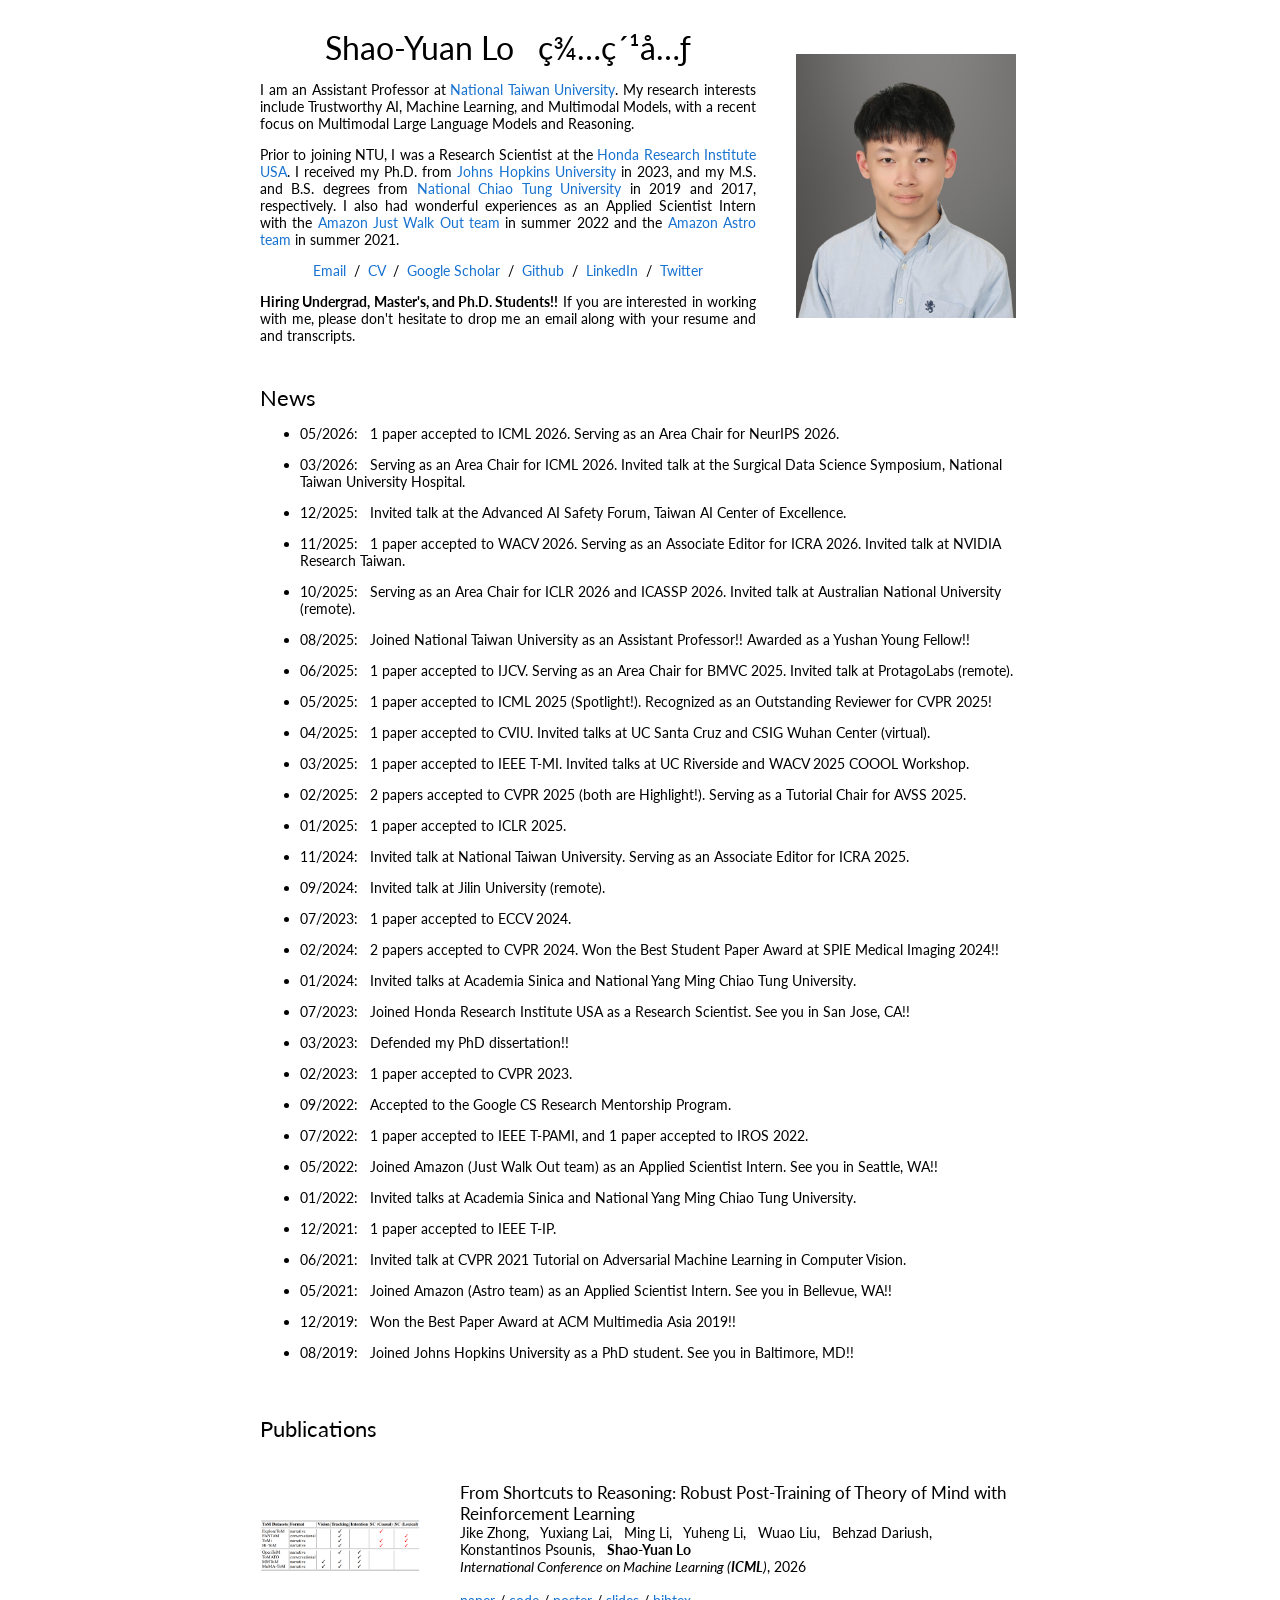
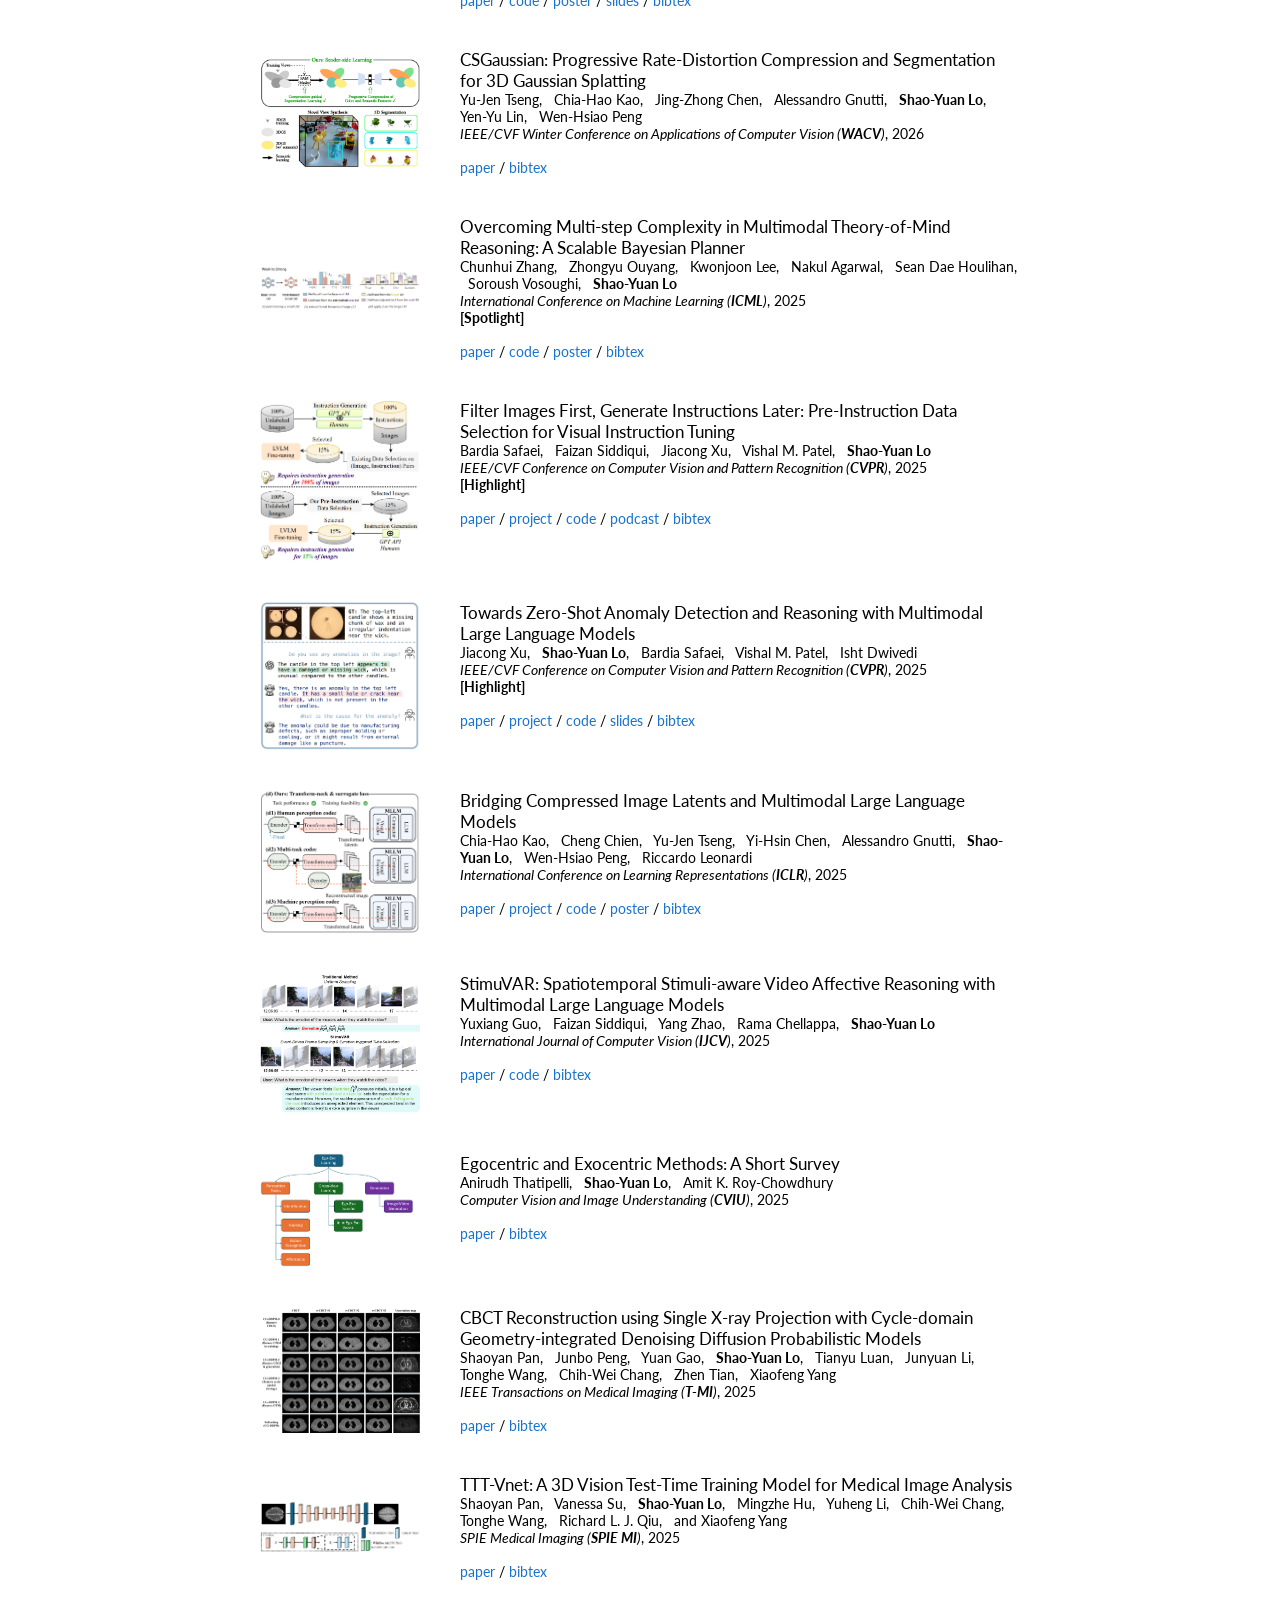
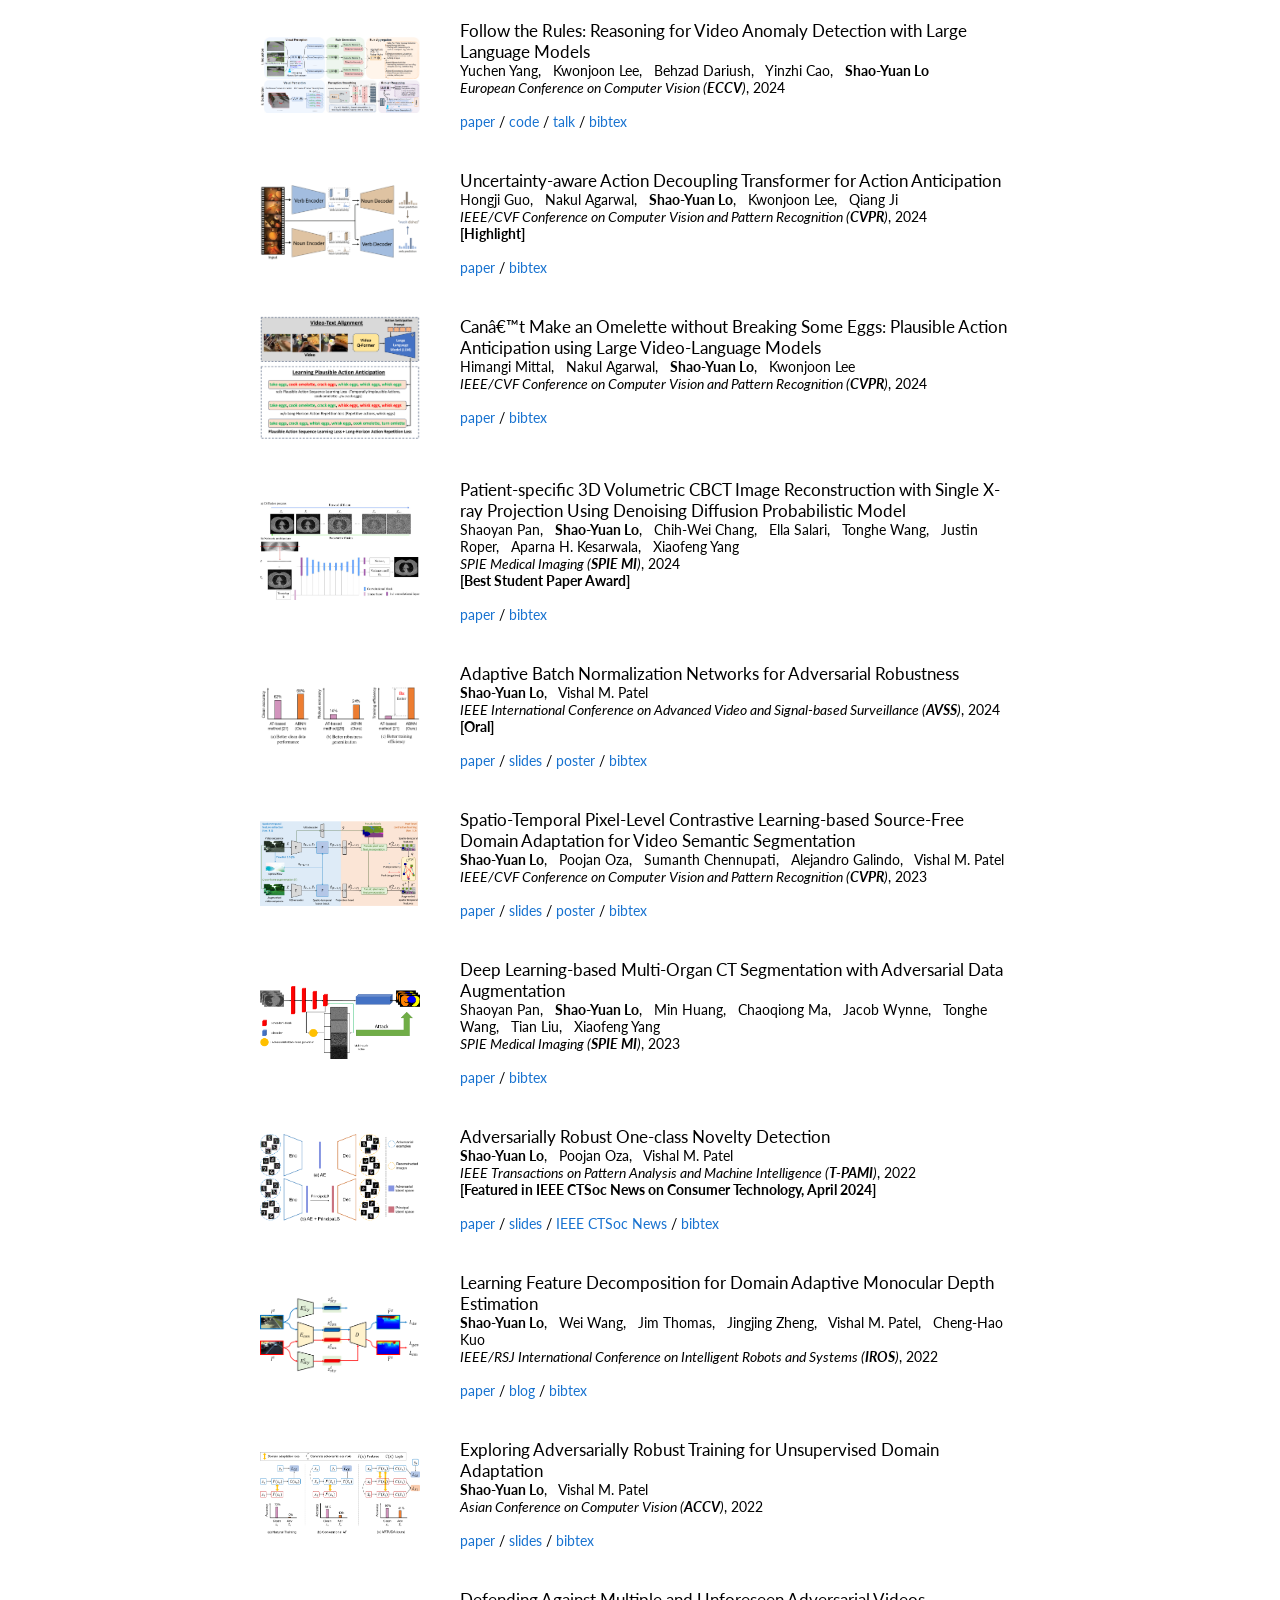
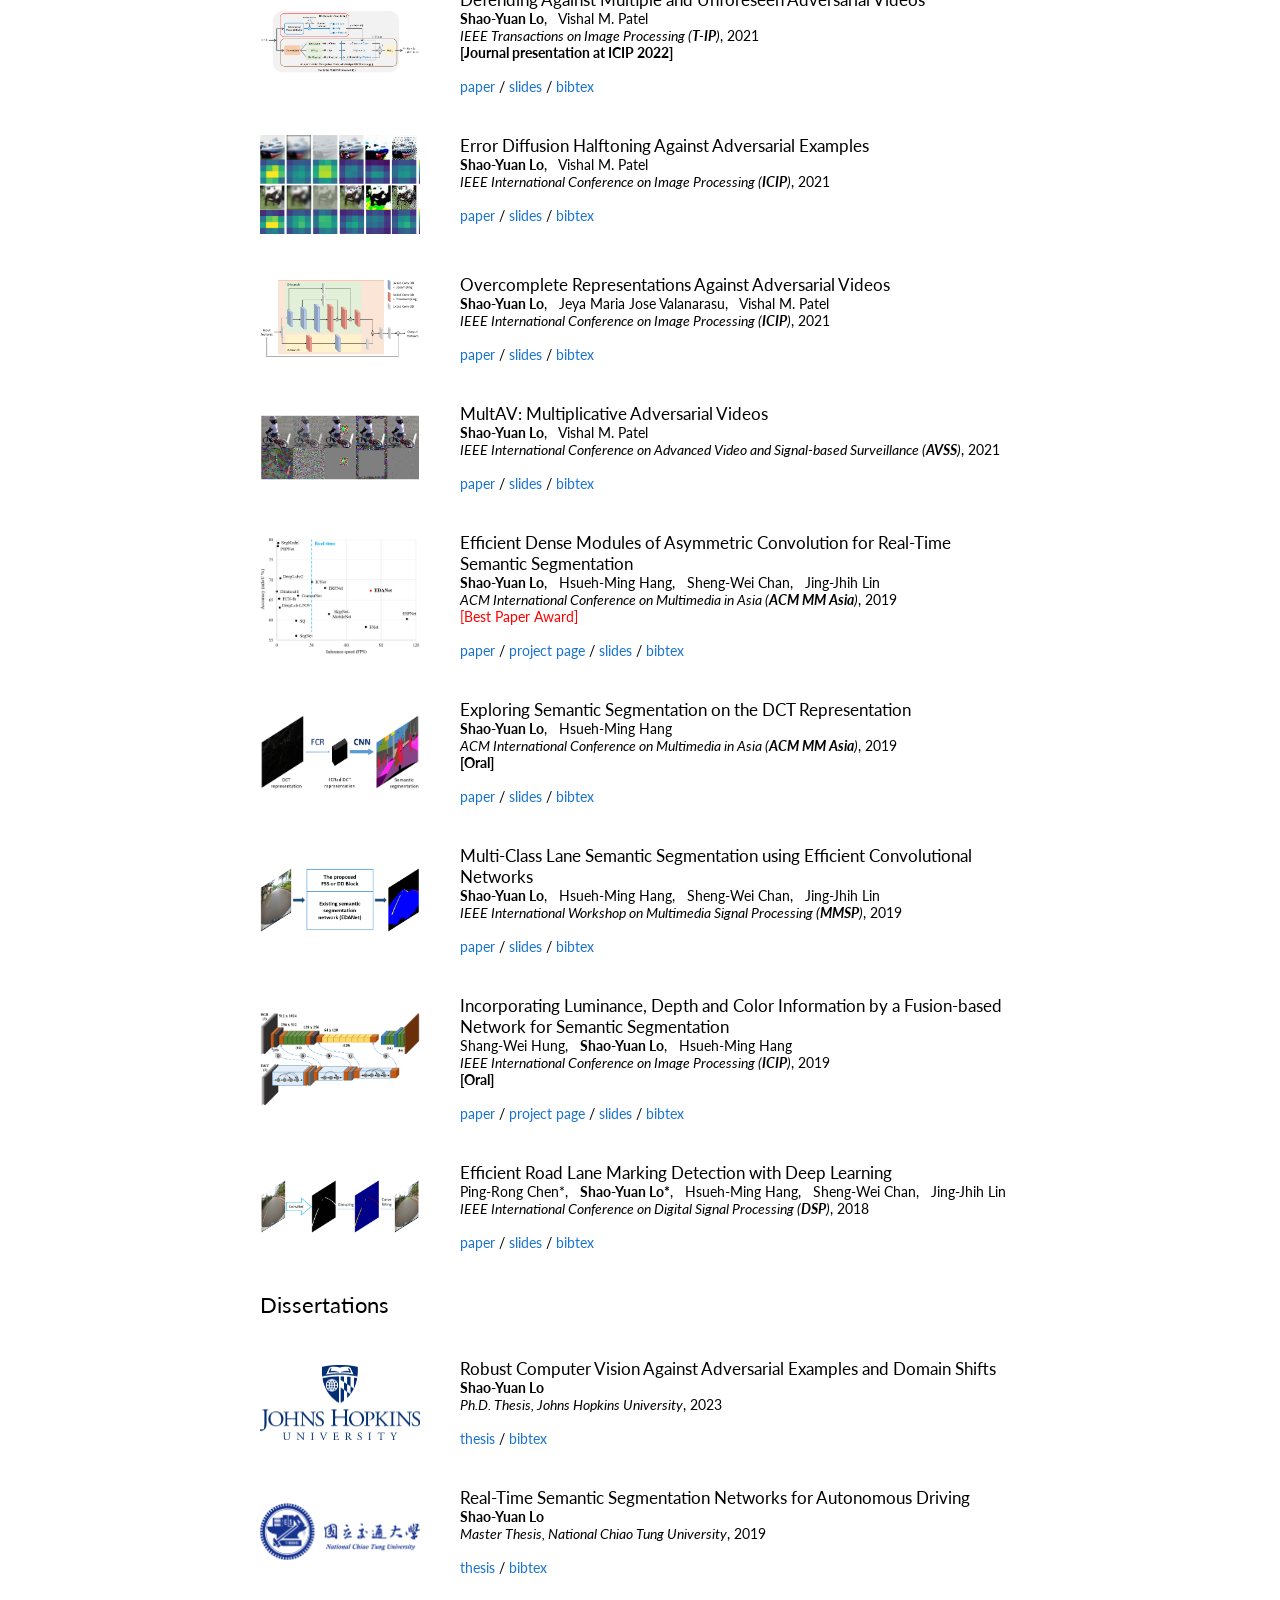
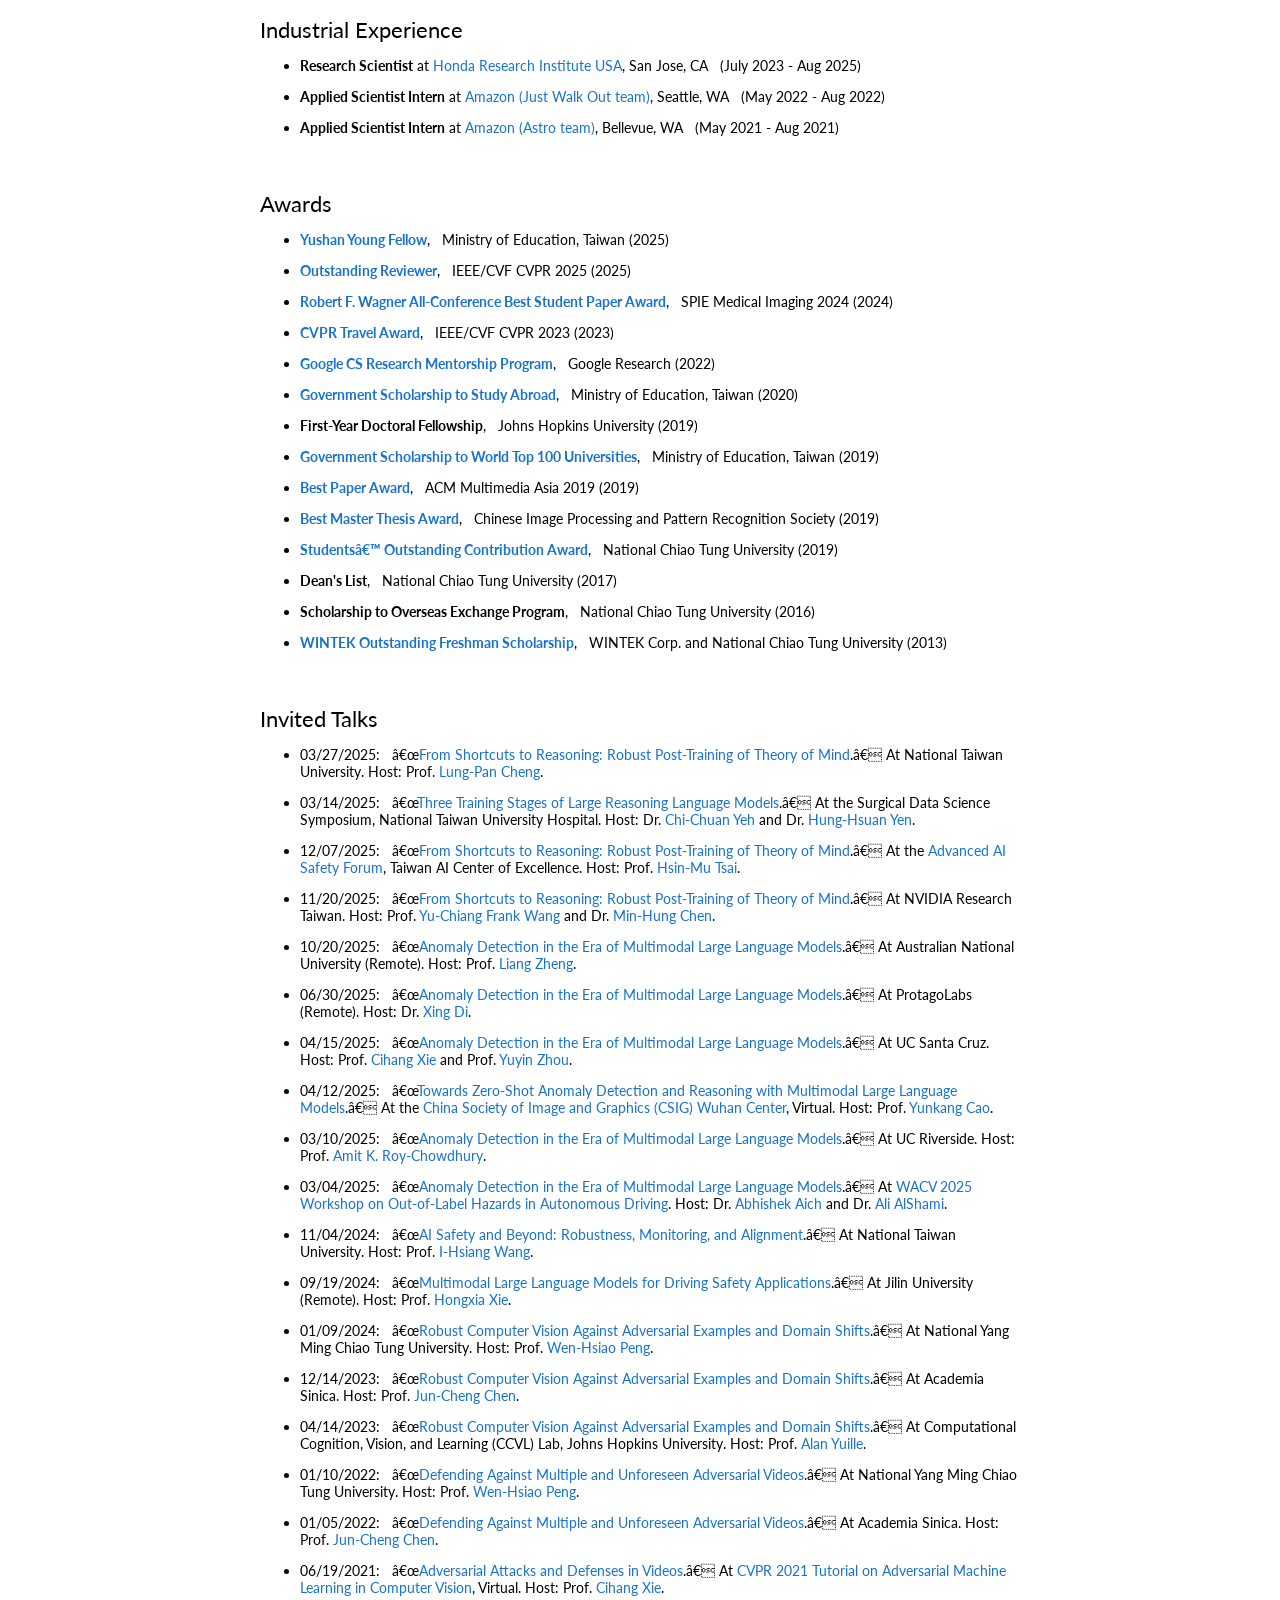
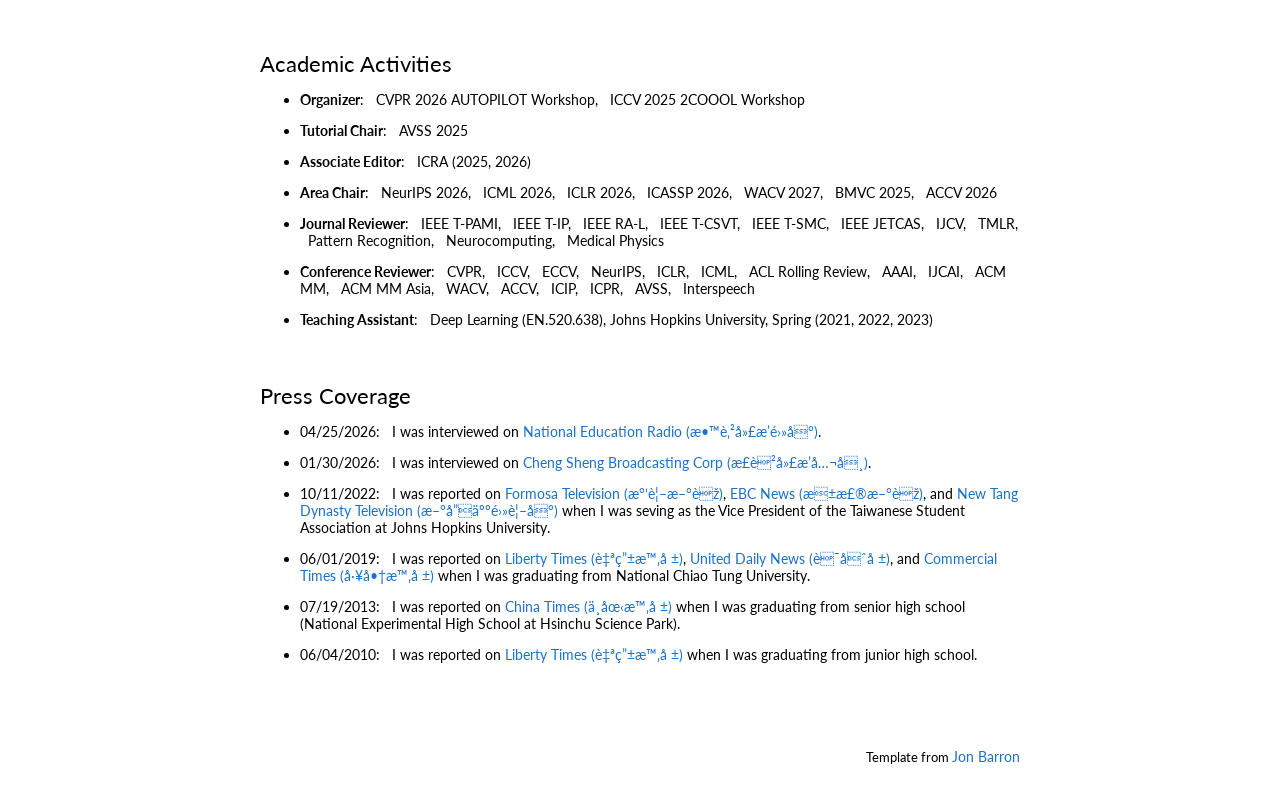
==== commit 881fe3d2: "Move the existing EasyCounter to the new homepage" ====
--- a/legacy/index.html
+++ b/legacy/index.html
@@ -1107,14 +1107,6 @@
 
         <table width="100%" align="center" border="0" cellspacing="0" cellpadding="20">
           <tr>
-            <td><br>
-              <p align="left">
-                <a href="https://www.easycounter.com/">
-                <img src="https://www.easycounter.com/counter.php?ww8411ww"
-                border="0" alt="stats counter"></a>
-				<font size="2"> &nbsp unique visitors since Oct 2020 </font>
-              </p>
-            </td>		  
             <td><br>
               <p align="right">
                 <font size="2">
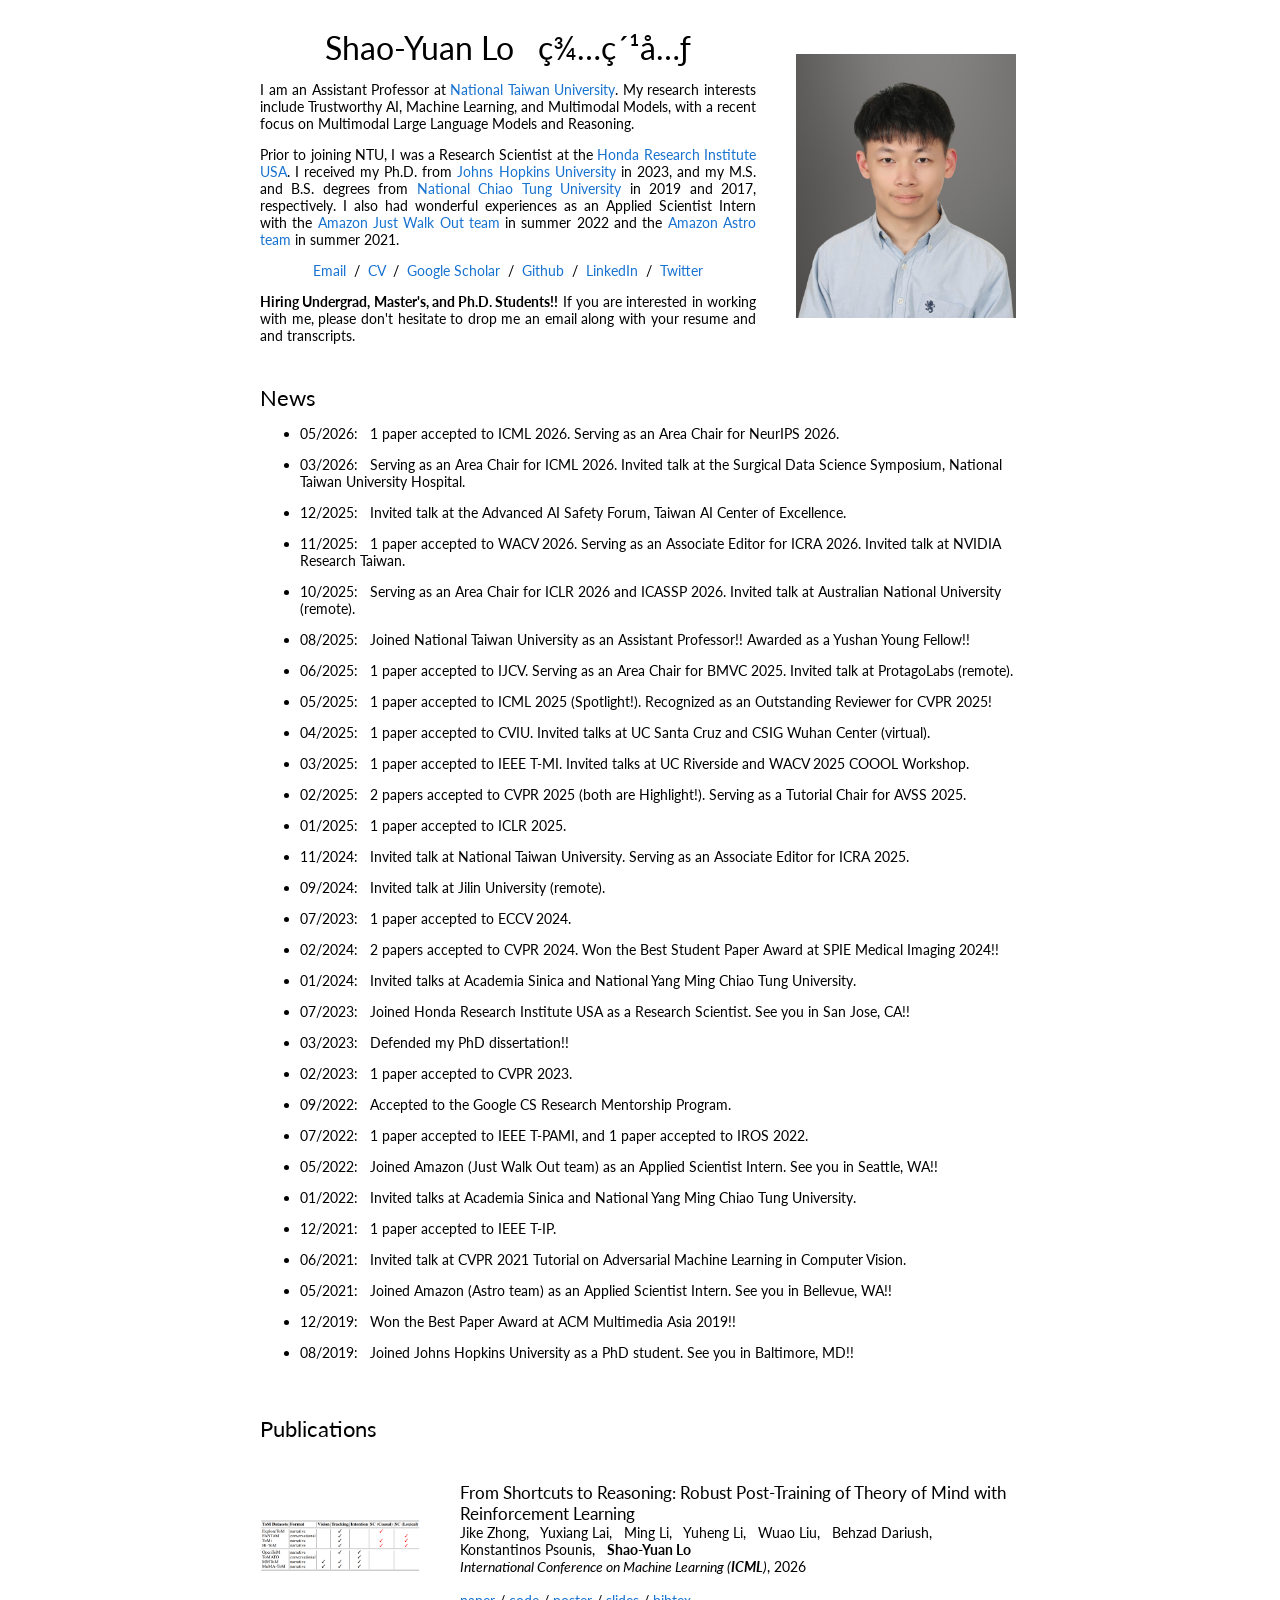
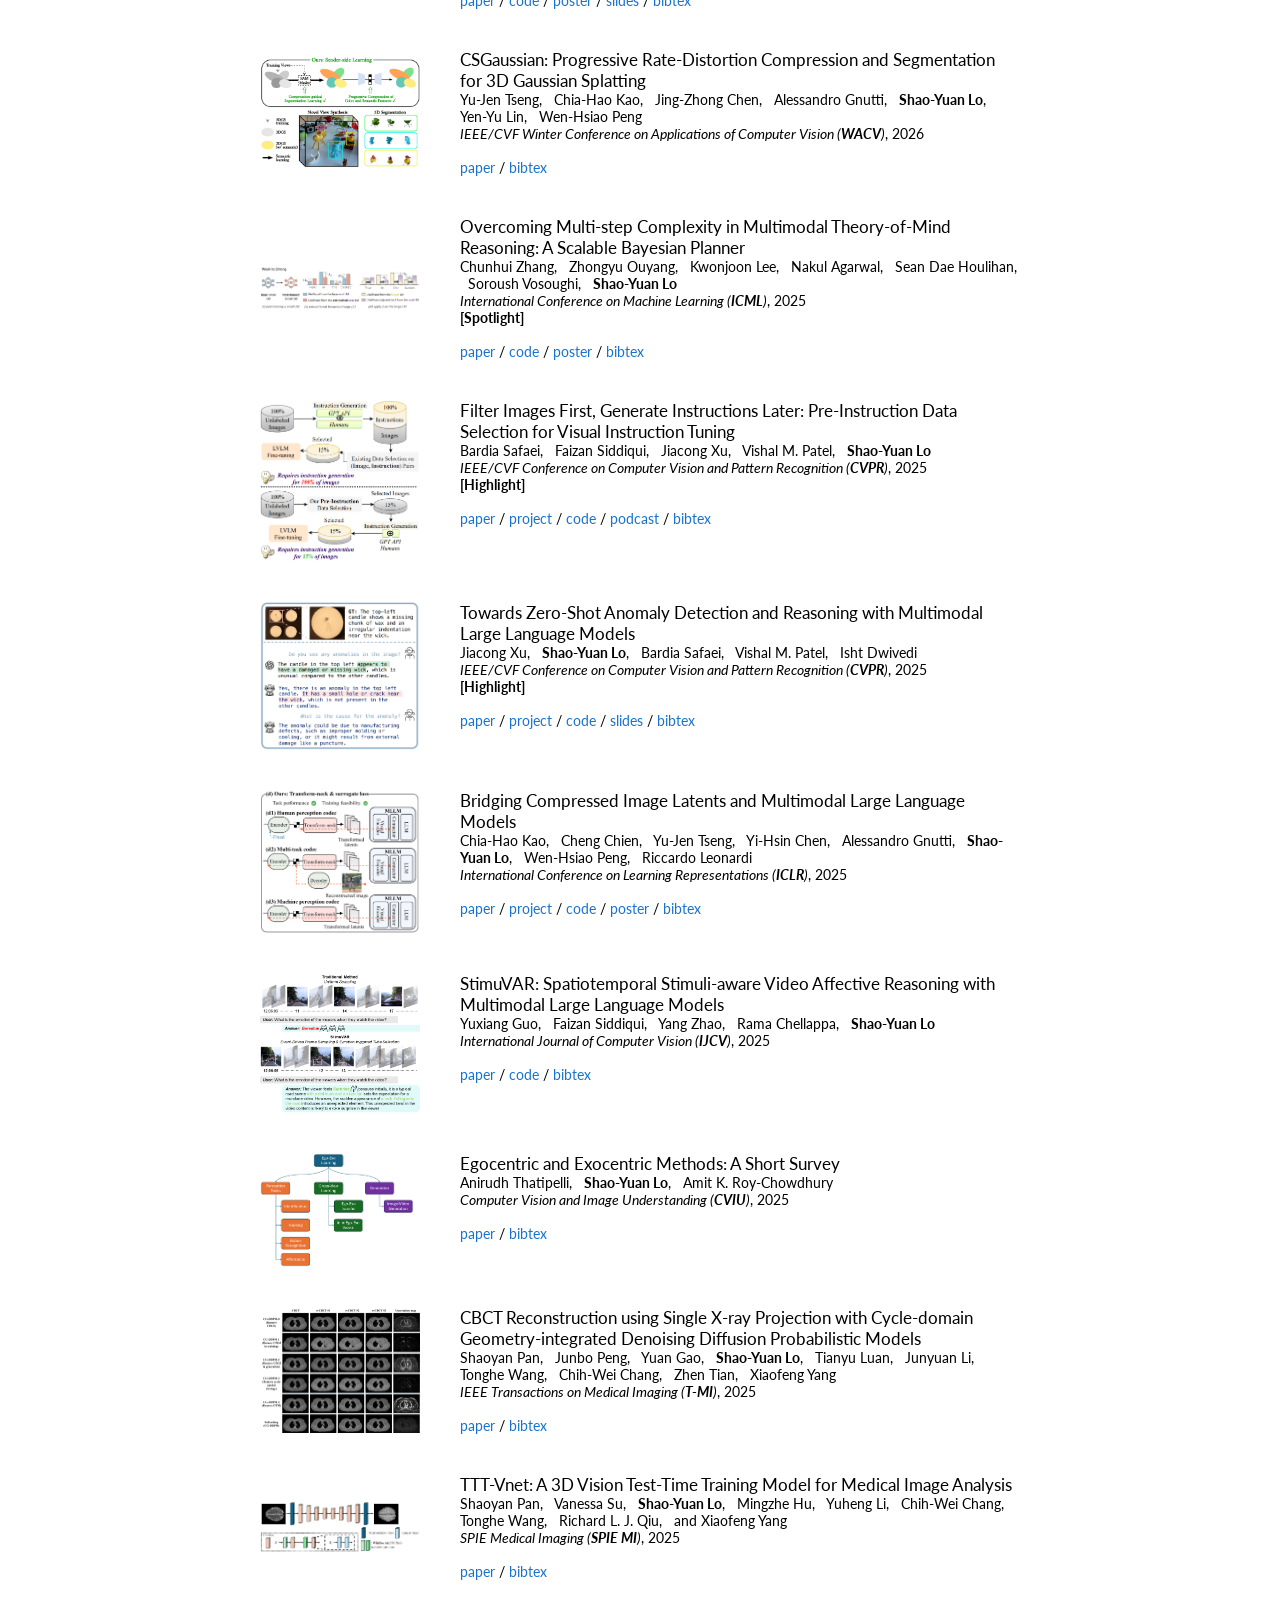
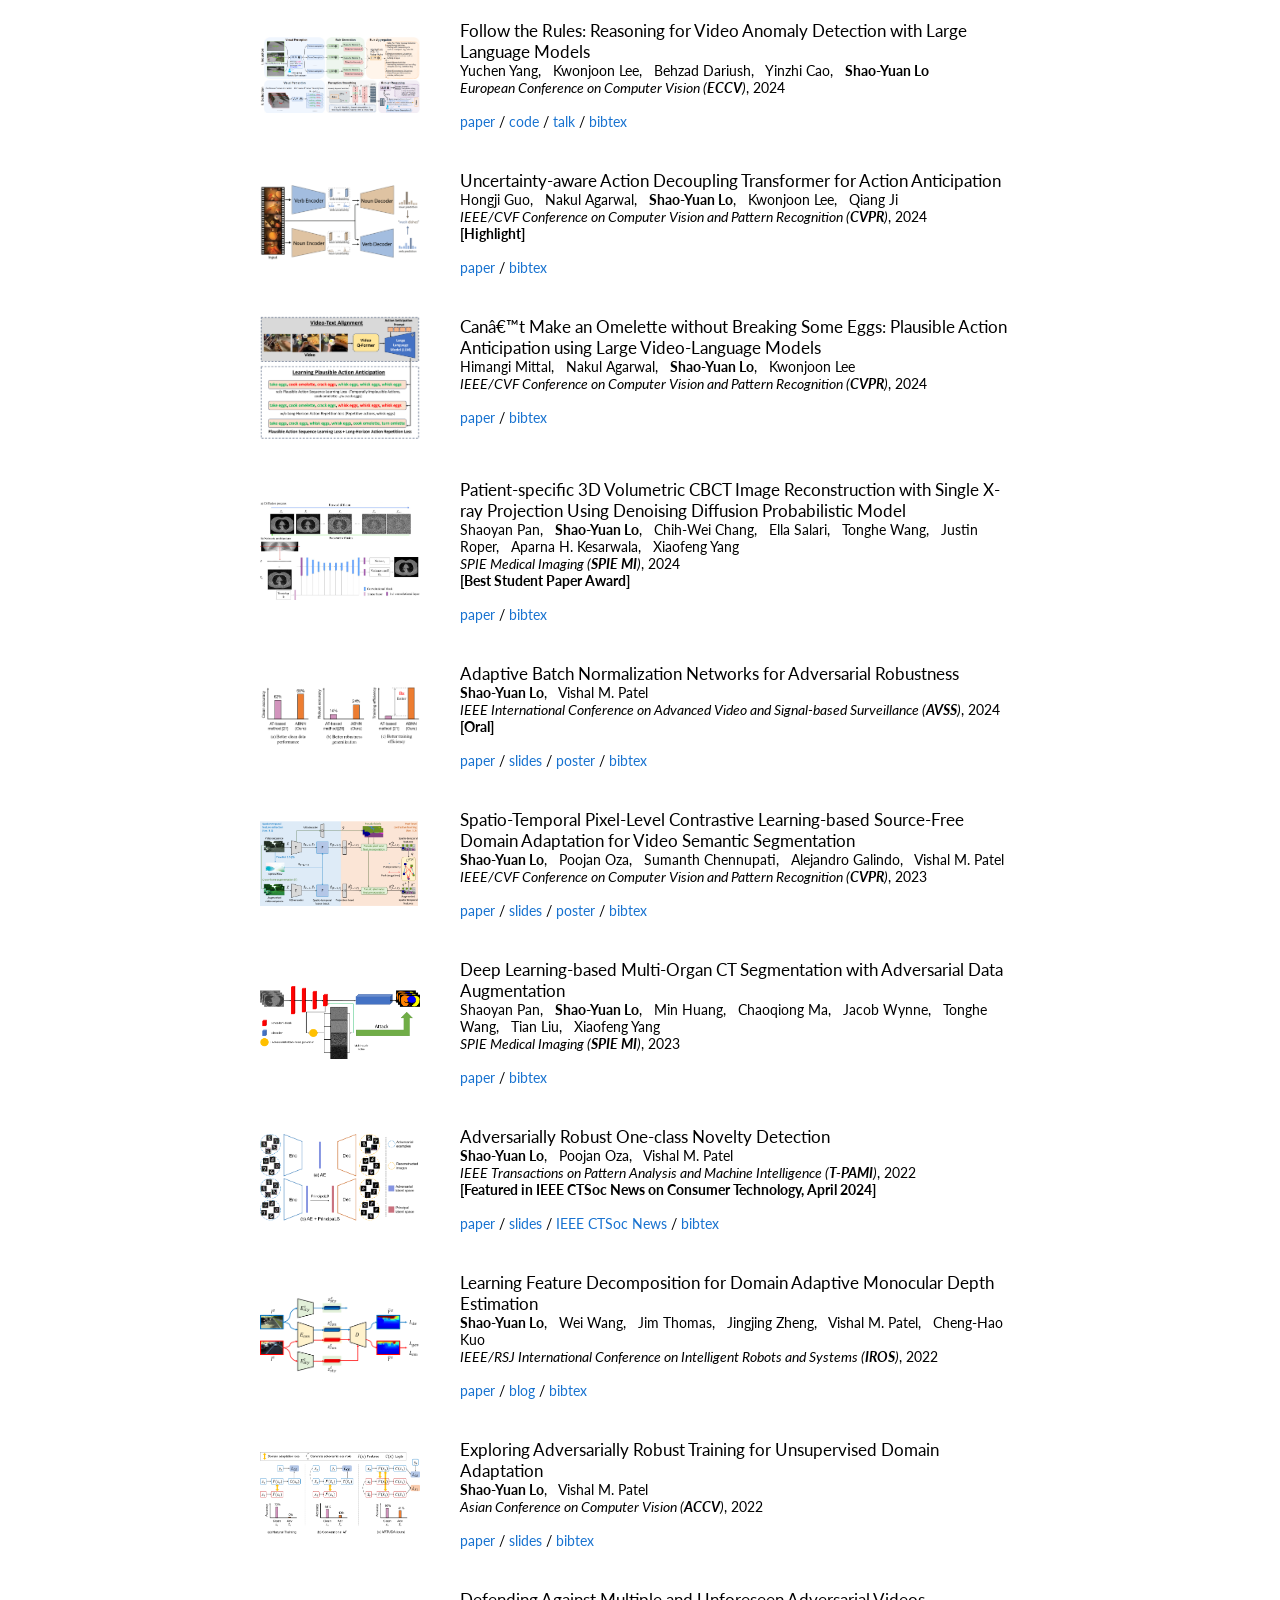
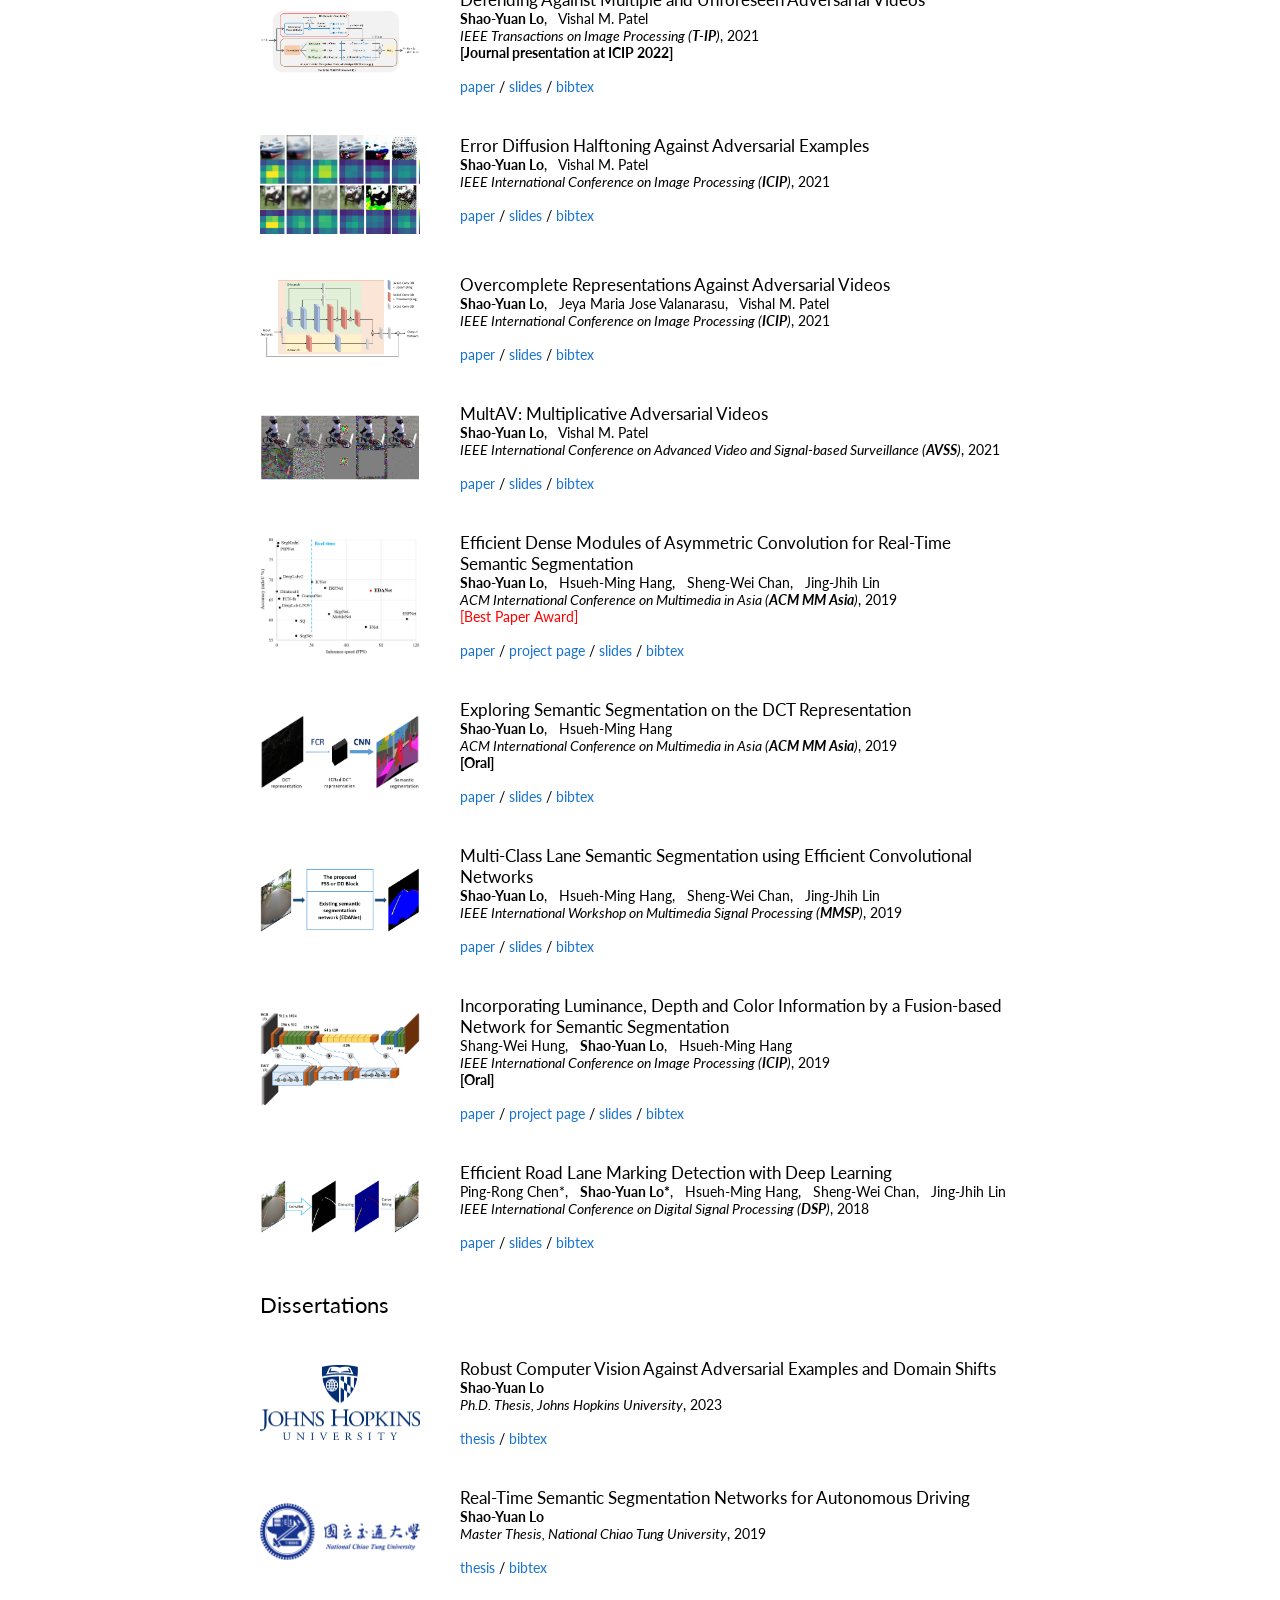
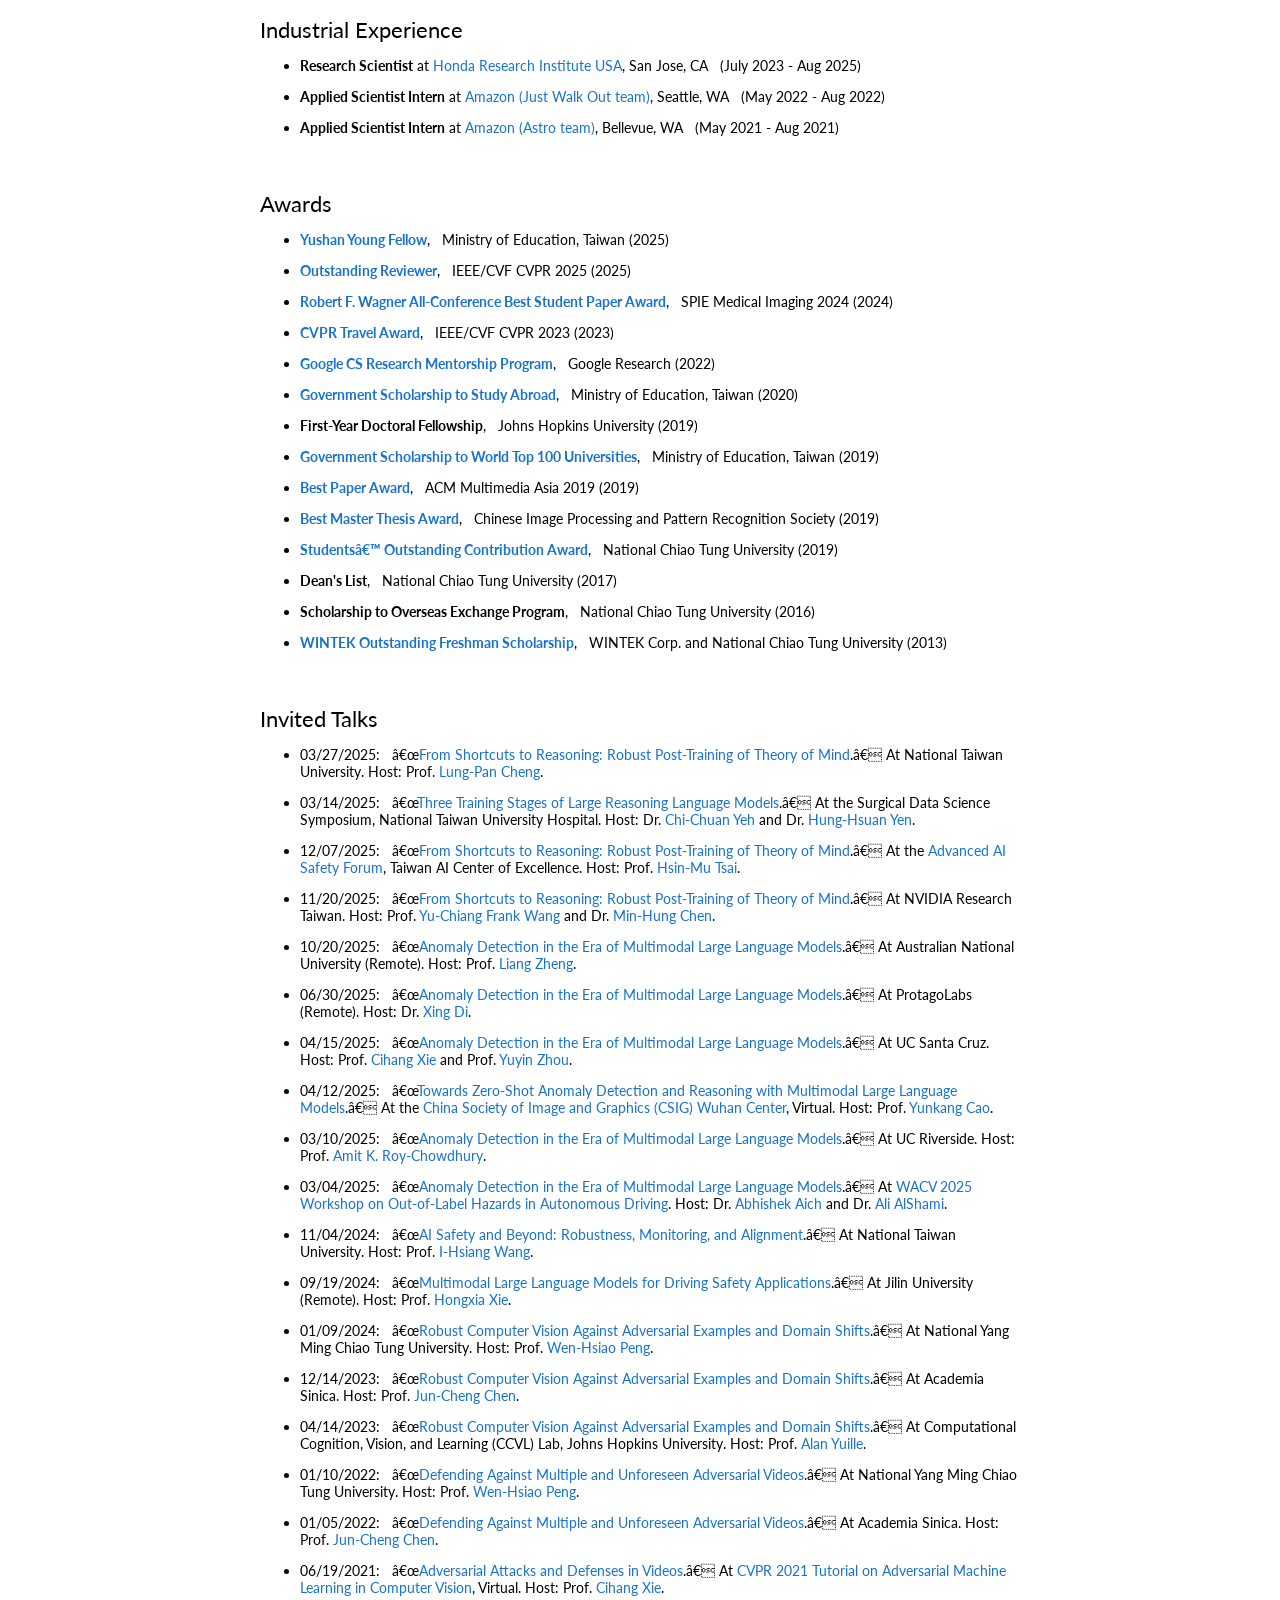
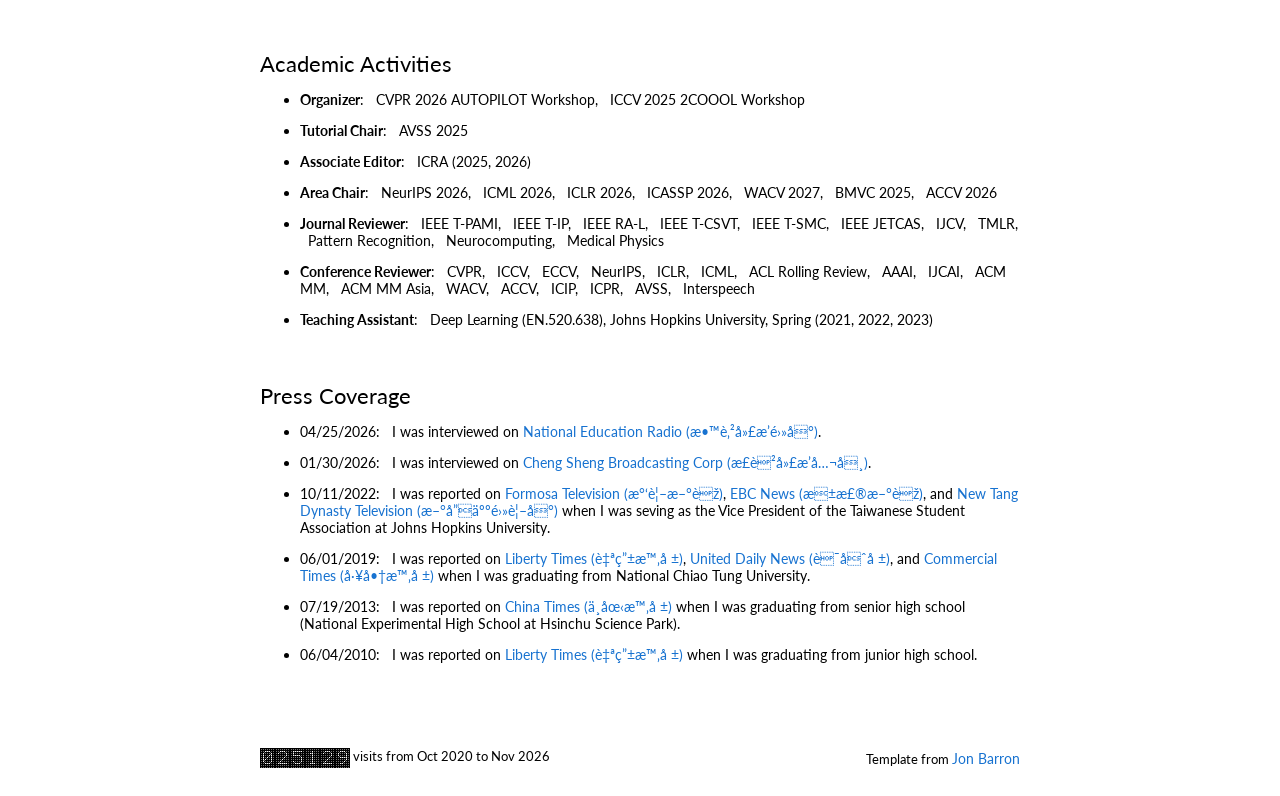
==== commit eb665d0f: "Align homepage footer and archive the legacy visitor count" ====
--- a/legacy/index.html
+++ b/legacy/index.html
@@ -1107,6 +1107,11 @@
 
         <table width="100%" align="center" border="0" cellspacing="0" cellpadding="20">
           <tr>
+            <td><br>
+              <p align="left">
+                <font size="2"><img src="files/easycounter-nov-2026.png" alt="25,129" width="90" height="20" style="vertical-align: middle"> visits from Oct 2020 to Nov 2026</font>
+              </p>
+            </td>
             <td><br>
               <p align="right">
                 <font size="2">
